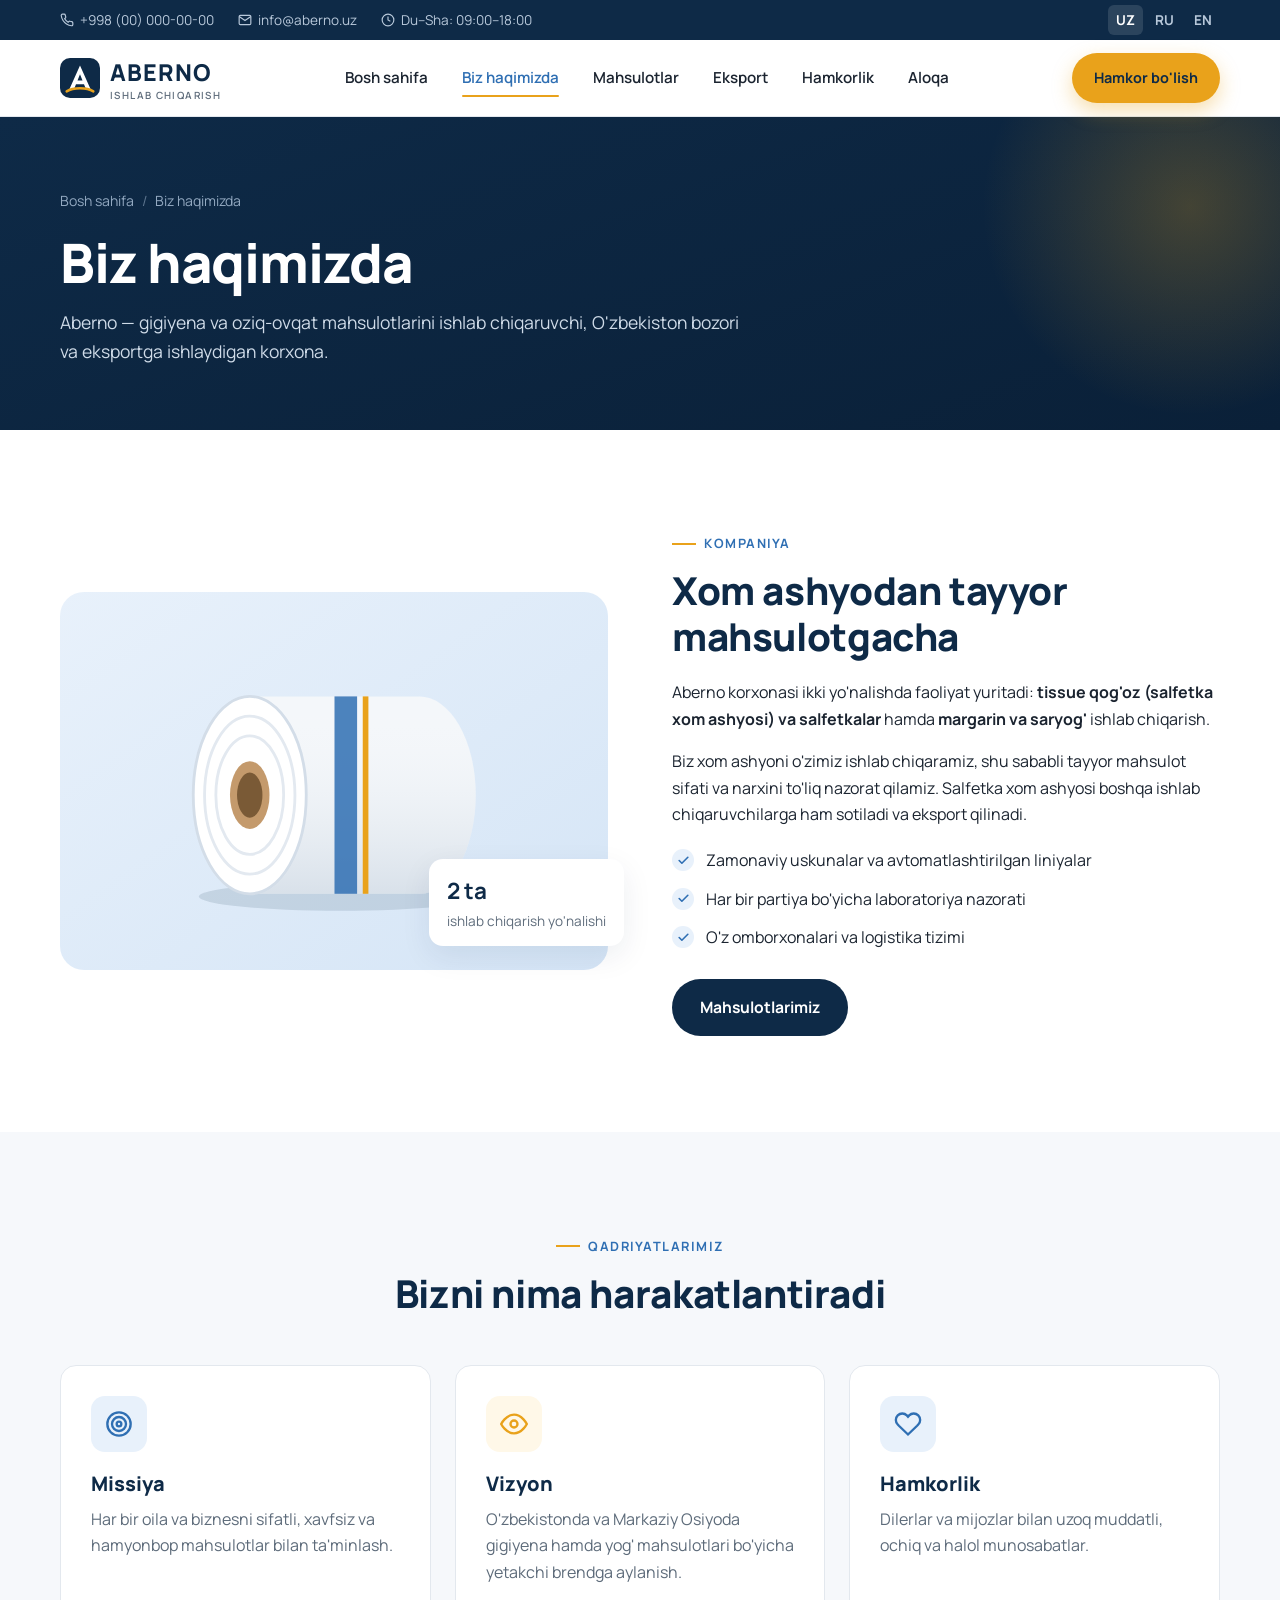
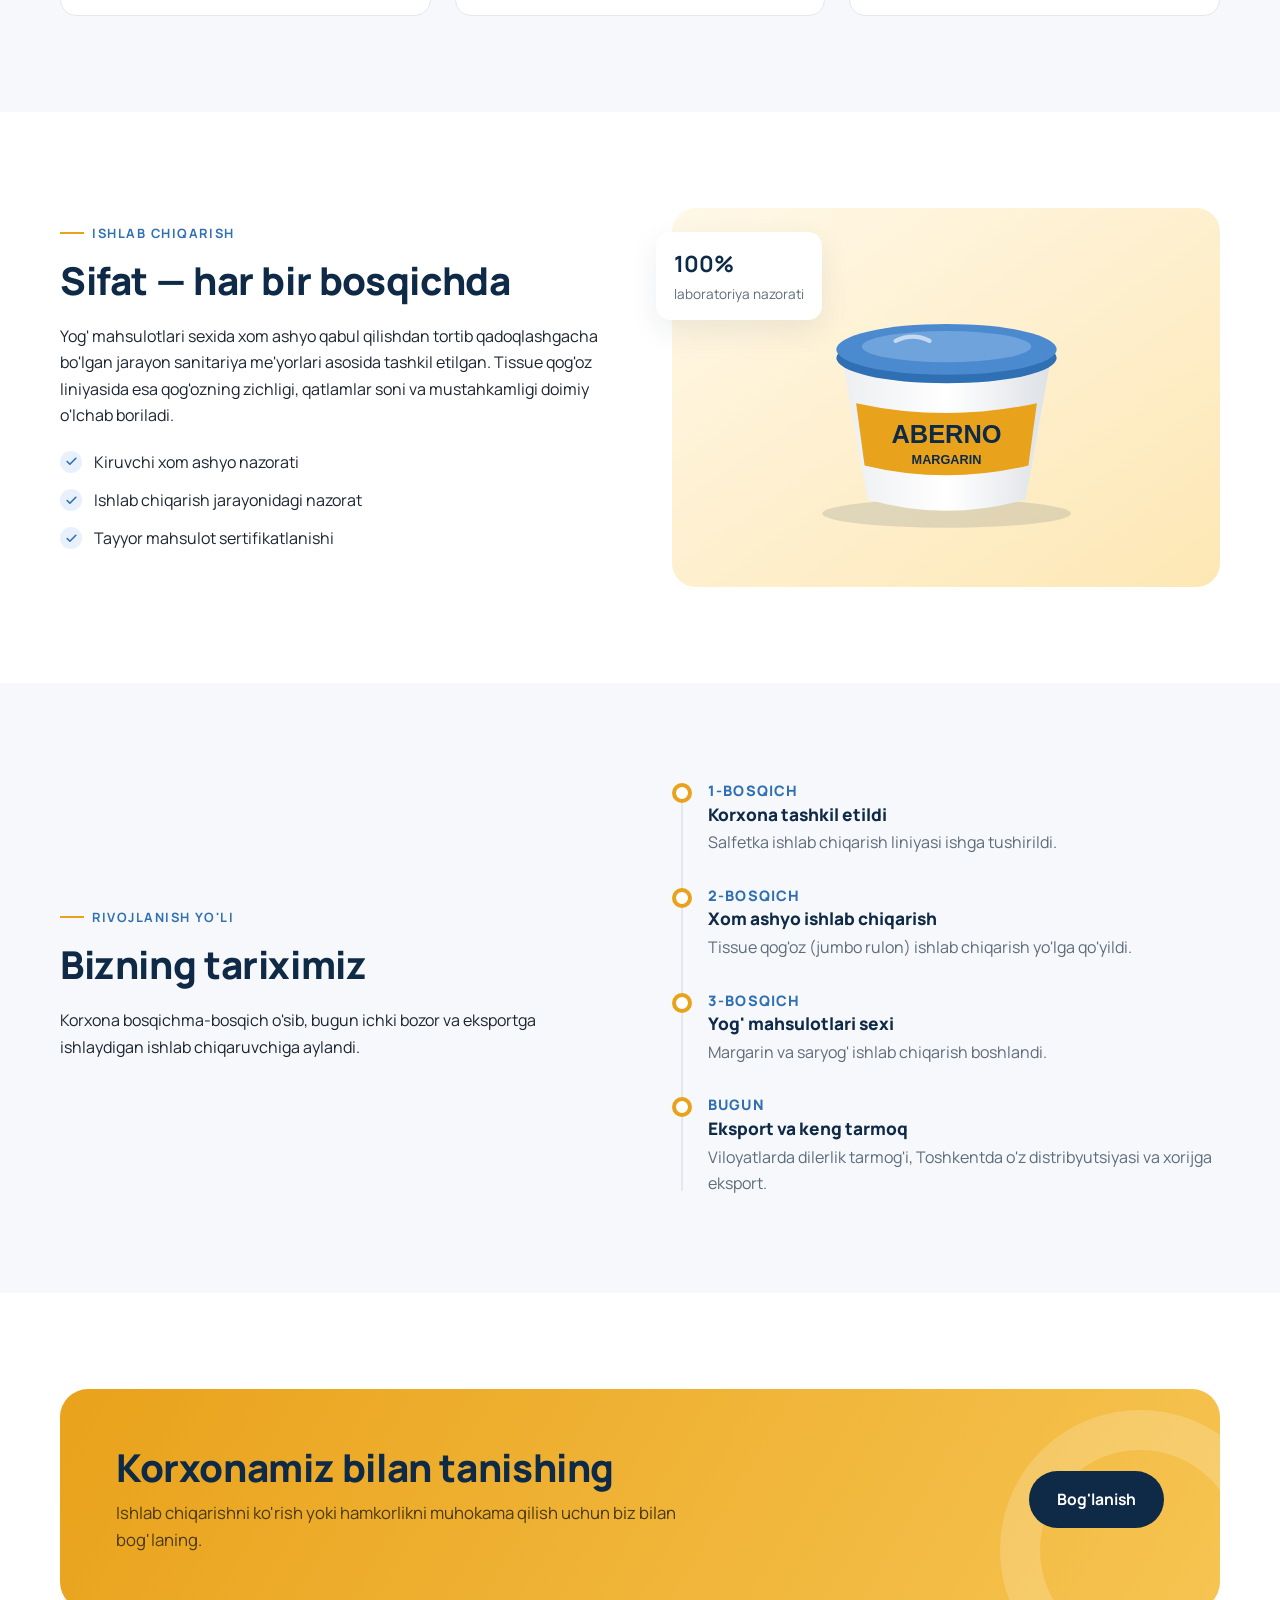
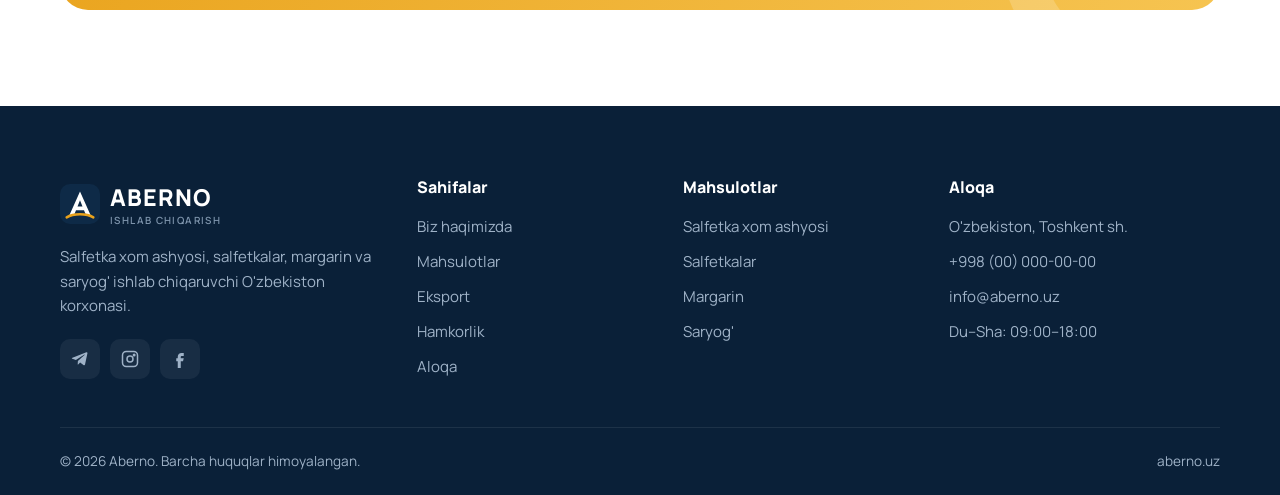
==== about.html @ ea0f7031 "Aberno veb-sayti: 6 sahifa, CSS, JS va SVG rasmlar" ====
<!DOCTYPE html>
<html lang="uz">
<head>
  <meta charset="UTF-8">
  <meta name="viewport" content="width=device-width, initial-scale=1.0">
  <title>Biz haqimizda — Aberno</title>
  <meta name="description" content="Aberno korxonasi haqida: ishlab chiqarish quvvatlari, sifat nazorati, missiya va rivojlanish tarixi.">
  <link rel="icon" href="img/logo.svg" type="image/svg+xml">
  <link rel="preconnect" href="https://fonts.googleapis.com">
  <link rel="preconnect" href="https://fonts.gstatic.com" crossorigin>
  <link href="https://fonts.googleapis.com/css2?family=Manrope:wght@400;600;700;800&display=swap" rel="stylesheet">
  <link rel="stylesheet" href="css/style.css">
</head>
<body>

  <div class="topbar">
    <div class="container">
      <div class="topbar__info">
        <span><svg viewBox="0 0 24 24" fill="none" stroke="currentColor" stroke-width="2"><path d="M22 16.9v3a2 2 0 0 1-2.2 2 19.8 19.8 0 0 1-8.6-3.1 19.5 19.5 0 0 1-6-6A19.8 19.8 0 0 1 2.1 4.2 2 2 0 0 1 4.1 2h3a2 2 0 0 1 2 1.7c.1.9.4 1.8.7 2.7a2 2 0 0 1-.5 2.1L8 9.8a16 16 0 0 0 6 6l1.3-1.3a2 2 0 0 1 2.1-.4c.9.3 1.8.6 2.7.7a2 2 0 0 1 1.7 2z"/></svg><a href="tel:+998000000000">+998 (00) 000-00-00</a></span>
        <span><svg viewBox="0 0 24 24" fill="none" stroke="currentColor" stroke-width="2"><rect x="2" y="4" width="20" height="16" rx="2"/><path d="m22 6-10 7L2 6"/></svg><a href="mailto:info@aberno.uz">info@aberno.uz</a></span>
        <span><svg viewBox="0 0 24 24" fill="none" stroke="currentColor" stroke-width="2"><circle cx="12" cy="12" r="10"/><path d="M12 6v6l4 2"/></svg>Du–Sha: 09:00–18:00</span>
      </div>
      <div class="lang"><button class="is-active">UZ</button><button>RU</button><button>EN</button></div>
    </div>
  </div>

  <header class="header">
    <div class="container">
      <a href="index.html" class="logo"><img src="img/logo.svg" class="logo__mark" alt=""><span>ABERNO<small>ISHLAB CHIQARISH</small></span></a>
      <nav class="nav" aria-label="Asosiy menyu">
        <a href="index.html">Bosh sahifa</a>
        <a href="about.html">Biz haqimizda</a>
        <a href="products.html">Mahsulotlar</a>
        <a href="export.html">Eksport</a>
        <a href="dealers.html">Hamkorlik</a>
        <a href="contact.html">Aloqa</a>
      </nav>
      <a href="contact.html?topic=dealer" class="btn btn--primary header__cta">Hamkor bo'lish</a>
      <button class="burger" aria-label="Menyu" aria-expanded="false"><span></span></button>
    </div>
  </header>

  <main>
    <section class="page-hero">
      <div class="container">
        <nav class="breadcrumb"><a href="index.html">Bosh sahifa</a><span>Biz haqimizda</span></nav>
        <h1>Biz haqimizda</h1>
        <p>Aberno — gigiyena va oziq-ovqat mahsulotlarini ishlab chiqaruvchi, O'zbekiston bozori va eksportga ishlaydigan korxona.</p>
      </div>
    </section>

    <!-- Kompaniya -->
    <section class="section">
      <div class="container split">
        <div class="split__media reveal">
          <img src="img/roll.svg" alt="Salfetka xom ashyosi — jumbo rulon">
          <div class="badge-float badge-float--br"><b>2 ta</b>ishlab chiqarish yo'nalishi</div>
        </div>
        <div class="reveal">
          <span class="eyebrow">Kompaniya</span>
          <h2>Xom ashyodan tayyor mahsulotgacha</h2>
          <p>Aberno korxonasi ikki yo'nalishda faoliyat yuritadi: <b>tissue qog'oz (salfetka xom ashyosi) va salfetkalar</b> hamda <b>margarin va saryog'</b> ishlab chiqarish.</p>
          <p>Biz xom ashyoni o'zimiz ishlab chiqaramiz, shu sababli tayyor mahsulot sifati va narxini to'liq nazorat qilamiz. Salfetka xom ashyosi boshqa ishlab chiqaruvchilarga ham sotiladi va eksport qilinadi.</p>
          <ul class="checklist">
            <li>Zamonaviy uskunalar va avtomatlashtirilgan liniyalar</li>
            <li>Har bir partiya bo'yicha laboratoriya nazorati</li>
            <li>O'z omborxonalari va logistika tizimi</li>
          </ul>
          <a href="products.html" class="btn btn--dark">Mahsulotlarimiz</a>
        </div>
      </div>
    </section>

    <!-- Missiya / qadriyatlar -->
    <section class="section section--soft">
      <div class="container">
        <div class="section-head section-head--center">
          <span class="eyebrow">Qadriyatlarimiz</span>
          <h2>Bizni nima harakatlantiradi</h2>
        </div>
        <div class="grid grid--3">
          <div class="card reveal">
            <div class="card__icon"><svg viewBox="0 0 24 24" fill="none" stroke="currentColor" stroke-width="2" stroke-linecap="round"><circle cx="12" cy="12" r="10"/><circle cx="12" cy="12" r="6"/><circle cx="12" cy="12" r="2"/></svg></div>
            <h3>Missiya</h3>
            <p>Har bir oila va biznesni sifatli, xavfsiz va hamyonbop mahsulotlar bilan ta'minlash.</p>
          </div>
          <div class="card reveal">
            <div class="card__icon card__icon--gold"><svg viewBox="0 0 24 24" fill="none" stroke="currentColor" stroke-width="2" stroke-linecap="round"><path d="M1 12s4-8 11-8 11 8 11 8-4 8-11 8-11-8-11-8z"/><circle cx="12" cy="12" r="3"/></svg></div>
            <h3>Vizyon</h3>
            <p>O'zbekistonda va Markaziy Osiyoda gigiyena hamda yog' mahsulotlari bo'yicha yetakchi brendga aylanish.</p>
          </div>
          <div class="card reveal">
            <div class="card__icon"><svg viewBox="0 0 24 24" fill="none" stroke="currentColor" stroke-width="2" stroke-linecap="round"><path d="M20.8 4.6a5.5 5.5 0 0 0-7.8 0L12 5.7l-1-1.1a5.5 5.5 0 0 0-7.8 7.8l1 1.1L12 21l7.8-7.5 1-1.1a5.5 5.5 0 0 0 0-7.8z"/></svg></div>
            <h3>Hamkorlik</h3>
            <p>Dilerlar va mijozlar bilan uzoq muddatli, ochiq va halol munosabatlar.</p>
          </div>
        </div>
      </div>
    </section>

    <!-- Ishlab chiqarish -->
    <section class="section">
      <div class="container split split--reverse">
        <div class="split__media split__media--gold reveal">
          <img src="img/margarine.svg" alt="Aberno margarini">
          <div class="badge-float badge-float--tl"><b>100%</b>laboratoriya nazorati</div>
        </div>
        <div class="reveal">
          <span class="eyebrow">Ishlab chiqarish</span>
          <h2>Sifat — har bir bosqichda</h2>
          <p>Yog' mahsulotlari sexida xom ashyo qabul qilishdan tortib qadoqlashgacha bo'lgan jarayon sanitariya me'yorlari asosida tashkil etilgan. Tissue qog'oz liniyasida esa qog'ozning zichligi, qatlamlar soni va mustahkamligi doimiy o'lchab boriladi.</p>
          <ul class="checklist">
            <li>Kiruvchi xom ashyo nazorati</li>
            <li>Ishlab chiqarish jarayonidagi nazorat</li>
            <li>Tayyor mahsulot sertifikatlanishi</li>
          </ul>
        </div>
      </div>
    </section>

    <!-- Tarix -->
    <section class="section section--soft">
      <div class="container split">
        <div class="reveal">
          <span class="eyebrow">Rivojlanish yo'li</span>
          <h2>Bizning tariximiz</h2>
          <p>Korxona bosqichma-bosqich o'sib, bugun ichki bozor va eksportga ishlaydigan ishlab chiqaruvchiga aylandi.</p>
        </div>
        <div class="timeline reveal">
          <div class="timeline__item">
            <div class="timeline__year">1-BOSQICH</div>
            <h4>Korxona tashkil etildi</h4>
            <p>Salfetka ishlab chiqarish liniyasi ishga tushirildi.</p>
          </div>
          <div class="timeline__item">
            <div class="timeline__year">2-BOSQICH</div>
            <h4>Xom ashyo ishlab chiqarish</h4>
            <p>Tissue qog'oz (jumbo rulon) ishlab chiqarish yo'lga qo'yildi.</p>
          </div>
          <div class="timeline__item">
            <div class="timeline__year">3-BOSQICH</div>
            <h4>Yog' mahsulotlari sexi</h4>
            <p>Margarin va saryog' ishlab chiqarish boshlandi.</p>
          </div>
          <div class="timeline__item">
            <div class="timeline__year">BUGUN</div>
            <h4>Eksport va keng tarmoq</h4>
            <p>Viloyatlarda dilerlik tarmog'i, Toshkentda o'z distribyutsiyasi va xorijga eksport.</p>
          </div>
        </div>
      </div>
    </section>

    <section class="section">
      <div class="container">
        <div class="cta reveal">
          <div>
            <h2>Korxonamiz bilan tanishing</h2>
            <p>Ishlab chiqarishni ko'rish yoki hamkorlikni muhokama qilish uchun biz bilan bog'laning.</p>
          </div>
          <div class="cta__actions">
            <a href="contact.html" class="btn btn--dark">Bog'lanish</a>
          </div>
        </div>
      </div>
    </section>
  </main>

  <footer class="footer">
    <div class="container">
      <div class="footer__grid">
        <div>
          <a href="index.html" class="logo"><img src="img/logo.svg" class="logo__mark" alt=""><span>ABERNO<small>ISHLAB CHIQARISH</small></span></a>
          <p>Salfetka xom ashyosi, salfetkalar, margarin va saryog' ishlab chiqaruvchi O'zbekiston korxonasi.</p>
          <div class="socials">
            <a href="#" aria-label="Telegram"><svg viewBox="0 0 24 24" fill="currentColor"><path d="M21.9 4.3 18.7 19.4c-.2 1-.9 1.3-1.7.8l-4.8-3.5-2.3 2.2c-.3.3-.5.5-1 .5l.3-4.9 8.9-8c.4-.3-.1-.5-.6-.2L6.5 13.2l-4.7-1.5c-1-.3-1-1 .2-1.5L20.5 3c.9-.3 1.6.2 1.4 1.3z"/></svg></a>
            <a href="#" aria-label="Instagram"><svg viewBox="0 0 24 24" fill="none" stroke="currentColor" stroke-width="2"><rect x="2" y="2" width="20" height="20" rx="5"/><circle cx="12" cy="12" r="4"/><circle cx="17.5" cy="6.5" r="1" fill="currentColor"/></svg></a>
            <a href="#" aria-label="Facebook"><svg viewBox="0 0 24 24" fill="currentColor"><path d="M14 8h3V4h-3c-2.8 0-5 2.2-5 5v2H7v4h2v9h4v-9h3l1-4h-4V9c0-.6.4-1 1-1z"/></svg></a>
          </div>
        </div>
        <div>
          <h4>Sahifalar</h4>
          <ul>
            <li><a href="about.html">Biz haqimizda</a></li>
            <li><a href="products.html">Mahsulotlar</a></li>
            <li><a href="export.html">Eksport</a></li>
            <li><a href="dealers.html">Hamkorlik</a></li>
            <li><a href="contact.html">Aloqa</a></li>
          </ul>
        </div>
        <div>
          <h4>Mahsulotlar</h4>
          <ul>
            <li><a href="products.html#raw">Salfetka xom ashyosi</a></li>
            <li><a href="products.html#hygiene">Salfetkalar</a></li>
            <li><a href="products.html#food">Margarin</a></li>
            <li><a href="products.html#food">Saryog'</a></li>
          </ul>
        </div>
        <div>
          <h4>Aloqa</h4>
          <ul>
            <li>O'zbekiston, Toshkent sh.</li>
            <li><a href="tel:+998000000000">+998 (00) 000-00-00</a></li>
            <li><a href="mailto:info@aberno.uz">info@aberno.uz</a></li>
            <li>Du–Sha: 09:00–18:00</li>
          </ul>
        </div>
      </div>
      <div class="footer__bottom">
        <span>© <span data-year></span> Aberno. Barcha huquqlar himoyalangan.</span>
        <span>aberno.uz</span>
      </div>
    </div>
  </footer>

  <button class="to-top" aria-label="Yuqoriga"><svg viewBox="0 0 24 24" fill="none" stroke="currentColor" stroke-width="2.5" stroke-linecap="round"><path d="M12 19V5M5 12l7-7 7 7"/></svg></button>

  <script src="js/main.js"></script>
</body>
</html>
---- css/style.css ----
/* =========================================================
   ABERNO — umumiy uslublar
   ========================================================= */

:root {
  --navy: #0e2a47;
  --navy-2: #163a5f;
  --blue: #2f6fb3;
  --sky: #e8f1fb;
  --gold: #e9a21b;
  --gold-2: #f6c451;
  --cream: #fff8e8;
  --ink: #1b2430;
  --muted: #5d6b7a;
  --line: #e3e8ee;
  --bg: #ffffff;
  --bg-soft: #f6f8fb;
  --radius: 16px;
  --radius-sm: 10px;
  --shadow: 0 10px 30px rgba(14, 42, 71, .08);
  --shadow-lg: 0 20px 50px rgba(14, 42, 71, .14);
  --container: 1200px;
  --header-h: 76px;
}

*, *::before, *::after { box-sizing: border-box; }

html { scroll-behavior: smooth; }

body {
  margin: 0;
  font-family: "Manrope", system-ui, -apple-system, "Segoe UI", Roboto, sans-serif;
  font-size: 16px;
  line-height: 1.65;
  color: var(--ink);
  background: var(--bg);
  -webkit-font-smoothing: antialiased;
}

img, svg { max-width: 100%; display: block; }
a { color: inherit; text-decoration: none; }
h1, h2, h3, h4 { line-height: 1.2; margin: 0 0 .5em; color: var(--navy); font-weight: 800; }
h1 { font-size: clamp(2rem, 4.5vw, 3.4rem); letter-spacing: -.02em; }
h2 { font-size: clamp(1.6rem, 3vw, 2.4rem); letter-spacing: -.01em; }
h3 { font-size: 1.25rem; }
p { margin: 0 0 1em; }
ul { margin: 0; padding: 0; list-style: none; }

.container { width: 100%; max-width: var(--container); margin: 0 auto; padding: 0 20px; }

.section { padding: 96px 0; }
.section--soft { background: var(--bg-soft); }
.section--navy { background: var(--navy); color: #d6e2ef; }
.section--navy h2, .section--navy h3 { color: #fff; }

.eyebrow {
  display: inline-flex; align-items: center; gap: 8px;
  font-size: .8rem; font-weight: 700; letter-spacing: .12em; text-transform: uppercase;
  color: var(--blue); margin-bottom: 14px;
}
.eyebrow::before { content: ""; width: 24px; height: 2px; background: var(--gold); }
.section--navy .eyebrow { color: var(--gold-2); }

.section-head { max-width: 720px; margin-bottom: 48px; }
.section-head--center { margin-left: auto; margin-right: auto; text-align: center; }
.section-head--center .eyebrow { justify-content: center; }
.section-head p { color: var(--muted); font-size: 1.08rem; }
.section--navy .section-head p { color: #b8c8da; }

/* ---------- Tugmalar ---------- */
.btn {
  display: inline-flex; align-items: center; justify-content: center; gap: 10px;
  padding: 14px 26px; border-radius: 999px; border: 2px solid transparent;
  font: inherit; font-weight: 700; font-size: .98rem; cursor: pointer;
  transition: transform .2s, background .2s, color .2s, box-shadow .2s, border-color .2s;
}
.btn:hover { transform: translateY(-2px); }
.btn--primary { background: var(--gold); color: var(--navy); box-shadow: 0 8px 20px rgba(233, 162, 27, .35); }
.btn--primary:hover { background: var(--gold-2); }
.btn--dark { background: var(--navy); color: #fff; }
.btn--dark:hover { background: var(--navy-2); }
.btn--ghost { border-color: rgba(255,255,255,.4); color: #fff; }
.btn--ghost:hover { background: rgba(255,255,255,.1); border-color: #fff; }
.btn--outline { border-color: var(--navy); color: var(--navy); }
.btn--outline:hover { background: var(--navy); color: #fff; }
.btn svg { width: 18px; height: 18px; }

/* ---------- Header ---------- */
.topbar { background: var(--navy); color: #b8c8da; font-size: .85rem; }
.topbar .container { display: flex; justify-content: space-between; align-items: center; gap: 16px; min-height: 40px; }
.topbar a:hover { color: #fff; }
.topbar__info { display: flex; gap: 24px; flex-wrap: wrap; }
.topbar__info span { display: inline-flex; align-items: center; gap: 6px; }
.topbar__info svg { width: 14px; height: 14px; }
.lang { display: flex; gap: 4px; }
.lang button {
  background: none; border: 0; color: inherit; font: inherit; font-weight: 700;
  padding: 4px 8px; border-radius: 6px; cursor: pointer;
}
.lang button.is-active { background: rgba(255,255,255,.12); color: #fff; }

.header {
  position: sticky; top: 0; z-index: 50;
  background: rgba(255,255,255,.92); backdrop-filter: blur(10px);
  border-bottom: 1px solid var(--line);
  transition: box-shadow .25s;
}
.header.is-scrolled { box-shadow: 0 6px 20px rgba(14, 42, 71, .08); }
.header .container { display: flex; align-items: center; justify-content: space-between; height: var(--header-h); gap: 24px; }

.logo { display: flex; align-items: center; gap: 10px; font-weight: 800; font-size: 1.45rem; color: var(--navy); letter-spacing: .04em; }
.logo__mark { width: 40px; height: 40px; }
.logo small { display: block; font-size: .62rem; font-weight: 600; letter-spacing: .14em; color: var(--muted); margin-top: -4px; }

.nav { display: flex; align-items: center; gap: 6px; }
.nav a {
  position: relative; padding: 10px 14px; border-radius: 10px;
  font-weight: 600; font-size: .95rem; color: var(--ink);
  transition: color .2s, background .2s;
}
.nav a:hover { color: var(--blue); background: var(--sky); }
.nav a.is-active { color: var(--blue); }
.nav a.is-active::after {
  content: ""; position: absolute; left: 14px; right: 14px; bottom: 4px;
  height: 2px; background: var(--gold); border-radius: 2px;
}
.header__cta { padding: 11px 20px; font-size: .9rem; }

.burger {
  display: none; width: 44px; height: 44px; border: 0; border-radius: 10px;
  background: var(--sky); cursor: pointer; position: relative;
}
.burger span, .burger span::before, .burger span::after {
  position: absolute; left: 12px; width: 20px; height: 2px; background: var(--navy);
  border-radius: 2px; transition: transform .25s, top .25s, opacity .2s; content: "";
}
.burger span { top: 21px; }
.burger span::before { top: -7px; left: 0; }
.burger span::after { top: 7px; left: 0; }
.burger.is-open span { background: transparent; }
.burger.is-open span::before { top: 0; transform: rotate(45deg); }
.burger.is-open span::after { top: 0; transform: rotate(-45deg); }

/* ---------- Hero ---------- */
.hero {
  position: relative; overflow: hidden;
  background: radial-gradient(1200px 500px at 85% -10%, rgba(47,111,179,.35), transparent 60%),
              linear-gradient(160deg, var(--navy) 0%, #0a2038 100%);
  color: #cfdbe8; padding: 96px 0 120px;
}
.hero::after {
  content: ""; position: absolute; inset: auto 0 0 0; height: 80px;
  background: linear-gradient(to bottom right, transparent 49.5%, #fff 50%);
}
.hero .container { display: grid; grid-template-columns: 1.1fr .9fr; gap: 48px; align-items: center; position: relative; z-index: 1; }
.hero h1 { color: #fff; }
.hero h1 em { font-style: normal; color: var(--gold-2); }
.hero__lead { font-size: 1.15rem; max-width: 560px; margin-bottom: 32px; }
.hero__actions { display: flex; gap: 14px; flex-wrap: wrap; }
.hero__tags { display: flex; flex-wrap: wrap; gap: 10px; margin-top: 36px; }
.hero__tags span {
  padding: 8px 14px; border-radius: 999px; font-size: .85rem; font-weight: 600;
  background: rgba(255,255,255,.08); border: 1px solid rgba(255,255,255,.14); color: #e6eef7;
}
.hero__visual { position: relative; aspect-ratio: 1 / 1; }
.hero__card {
  position: absolute; background: #fff; border-radius: 22px; box-shadow: var(--shadow-lg);
  padding: 22px; display: flex; flex-direction: column; align-items: center; gap: 10px;
  animation: float 6s ease-in-out infinite;
}
.hero__card img { width: 100%; height: auto; }
.hero__card b { color: var(--navy); font-size: .95rem; }
.hero__card--1 { width: 52%; top: 4%; left: 2%; }
.hero__card--2 { width: 44%; top: 18%; right: 0; animation-delay: -2s; background: var(--cream); }
.hero__card--3 { width: 46%; bottom: 2%; left: 22%; animation-delay: -4s; background: var(--sky); }
@keyframes float { 0%, 100% { transform: translateY(0); } 50% { transform: translateY(-12px); } }

/* Ichki sahifa sarlavhasi */
.page-hero {
  background: linear-gradient(160deg, var(--navy) 0%, #0a2038 100%);
  color: #cfdbe8; padding: 72px 0 64px; position: relative; overflow: hidden;
}
.page-hero::before {
  content: ""; position: absolute; right: -120px; top: -120px; width: 420px; height: 420px;
  border-radius: 50%; background: radial-gradient(circle, rgba(233,162,27,.25), transparent 70%);
}
.page-hero h1 { color: #fff; margin-bottom: 12px; }
.page-hero p { max-width: 680px; font-size: 1.1rem; margin: 0; }
.breadcrumb { display: flex; gap: 8px; font-size: .88rem; margin-bottom: 18px; color: #93a9c1; }
.breadcrumb a:hover { color: #fff; }
.breadcrumb span::before { content: "/"; margin-right: 8px; opacity: .6; }

/* ---------- Statistika ---------- */
.stats { display: grid; grid-template-columns: repeat(4, 1fr); gap: 20px; margin-top: -60px; position: relative; z-index: 2; }
.stat {
  background: #fff; border-radius: var(--radius); padding: 28px 24px; box-shadow: var(--shadow);
  border-top: 4px solid var(--gold);
}
.stat__num { font-size: 2.4rem; font-weight: 800; color: var(--navy); line-height: 1; }
.stat__num sup { font-size: 1.1rem; color: var(--gold); margin-left: 2px; }
.stat__label { color: var(--muted); font-size: .93rem; margin-top: 8px; }

/* ---------- Kartalar / grid ---------- */
.grid { display: grid; gap: 24px; }
.grid--2 { grid-template-columns: repeat(2, 1fr); }
.grid--3 { grid-template-columns: repeat(3, 1fr); }
.grid--4 { grid-template-columns: repeat(4, 1fr); }

.card {
  background: #fff; border: 1px solid var(--line); border-radius: var(--radius);
  padding: 30px; transition: transform .25s, box-shadow .25s, border-color .25s;
}
.card:hover { transform: translateY(-4px); box-shadow: var(--shadow); border-color: transparent; }
.card p { color: var(--muted); margin: 0; }
.card__icon {
  width: 56px; height: 56px; border-radius: 14px; display: grid; place-items: center;
  background: var(--sky); color: var(--blue); margin-bottom: 20px;
}
.card__icon svg { width: 28px; height: 28px; }
.card__icon--gold { background: var(--cream); color: var(--gold); }

/* Yo'nalish kartalari (bosh sahifa) */
.direction {
  display: grid; grid-template-columns: 1fr 1fr; border-radius: 24px; overflow: hidden;
  background: #fff; box-shadow: var(--shadow); min-height: 360px;
}
.direction__media { display: grid; place-items: center; padding: 40px; }
.direction__media img { width: 80%; max-width: 280px; transition: transform .4s; }
.direction:hover .direction__media img { transform: scale(1.05) rotate(-2deg); }
.direction--hygiene .direction__media { background: linear-gradient(145deg, #e8f1fb, #cfe1f5); }
.direction--food .direction__media { background: linear-gradient(145deg, #fff8e8, #fde7b4); }
.direction__body { padding: 40px; display: flex; flex-direction: column; justify-content: center; }
.direction__body p { color: var(--muted); }
.direction__list { margin: 8px 0 24px; display: grid; gap: 8px; }
.direction__list li { display: flex; gap: 10px; align-items: flex-start; font-weight: 600; font-size: .95rem; }
.direction__list li::before {
  content: ""; flex: none; width: 18px; height: 18px; margin-top: 3px; border-radius: 50%;
  background: var(--gold) url("data:image/svg+xml,%3Csvg xmlns='http://www.w3.org/2000/svg' viewBox='0 0 24 24' fill='none' stroke='%230e2a47' stroke-width='3.5' stroke-linecap='round' stroke-linejoin='round'%3E%3Cpolyline points='20 6 9 17 4 12'/%3E%3C/svg%3E") center / 11px no-repeat;
}
.stack { display: grid; gap: 28px; }

.link-arrow { display: inline-flex; align-items: center; gap: 8px; font-weight: 700; color: var(--blue); }
.link-arrow::after { content: "→"; transition: transform .2s; }
.link-arrow:hover::after { transform: translateX(4px); }

/* ---------- Savdo modeli ---------- */
.channels { display: grid; grid-template-columns: repeat(3, 1fr); gap: 24px; }
.channel {
  background: rgba(255,255,255,.05); border: 1px solid rgba(255,255,255,.12);
  border-radius: var(--radius); padding: 32px; position: relative; overflow: hidden;
}
.channel__num { position: absolute; right: 20px; top: 12px; font-size: 4rem; font-weight: 800; color: rgba(255,255,255,.06); line-height: 1; }
.channel__icon { width: 52px; height: 52px; border-radius: 14px; background: var(--gold); color: var(--navy); display: grid; place-items: center; margin-bottom: 20px; }
.channel__icon svg { width: 26px; height: 26px; }
.channel p { color: #b8c8da; margin-bottom: 18px; }
.channel .link-arrow { color: var(--gold-2); }

/* ---------- Split (matn + rasm) ---------- */
.split { display: grid; grid-template-columns: 1fr 1fr; gap: 64px; align-items: center; }
.split--reverse .split__media { order: 2; }
.split__media {
  border-radius: 24px; background: linear-gradient(145deg, var(--sky), #d5e5f6);
  padding: 48px; display: grid; place-items: center; position: relative;
}
.split__media--gold { background: linear-gradient(145deg, var(--cream), #fde7b4); }
.split__media img { width: 75%; max-width: 340px; }
.badge-float {
  position: absolute; background: #fff; border-radius: 14px; padding: 14px 18px;
  box-shadow: var(--shadow); font-size: .85rem; color: var(--muted);
}
.badge-float b { display: block; font-size: 1.4rem; color: var(--navy); }
.badge-float--br { right: -16px; bottom: 24px; }
.badge-float--tl { left: -16px; top: 24px; }

.checklist { display: grid; gap: 12px; margin: 20px 0 28px; }
.checklist li { display: flex; gap: 12px; align-items: flex-start; }
.checklist li::before {
  content: ""; flex: none; width: 22px; height: 22px; margin-top: 2px; border-radius: 50%;
  background: var(--sky) url("data:image/svg+xml,%3Csvg xmlns='http://www.w3.org/2000/svg' viewBox='0 0 24 24' fill='none' stroke='%232f6fb3' stroke-width='3' stroke-linecap='round' stroke-linejoin='round'%3E%3Cpolyline points='20 6 9 17 4 12'/%3E%3C/svg%3E") center / 13px no-repeat;
}

/* ---------- Mahsulotlar ---------- */
.filters { display: flex; gap: 10px; flex-wrap: wrap; margin-bottom: 36px; }
.filter {
  padding: 10px 20px; border-radius: 999px; border: 1px solid var(--line); background: #fff;
  font: inherit; font-weight: 600; font-size: .92rem; cursor: pointer; color: var(--ink);
  transition: all .2s;
}
.filter:hover { border-color: var(--blue); color: var(--blue); }
.filter.is-active { background: var(--navy); border-color: var(--navy); color: #fff; }

.products { display: grid; grid-template-columns: repeat(3, 1fr); gap: 24px; }
.product {
  background: #fff; border: 1px solid var(--line); border-radius: var(--radius); overflow: hidden;
  display: flex; flex-direction: column; transition: transform .25s, box-shadow .25s, opacity .3s;
}
.product:hover { transform: translateY(-4px); box-shadow: var(--shadow); }
.product.is-hidden { display: none; }
.product__media { aspect-ratio: 4 / 3; display: grid; place-items: center; padding: 28px; background: var(--sky); position: relative; }
.product__media img { max-height: 100%; width: auto; }
.product[data-cat="food"] .product__media { background: var(--cream); }
.product[data-cat="raw"] .product__media { background: #eef1f4; }
.product__tag {
  position: absolute; left: 14px; top: 14px; padding: 5px 12px; border-radius: 999px;
  background: #fff; font-size: .75rem; font-weight: 700; color: var(--navy);
}
.product__tag--export { left: auto; right: 14px; background: var(--gold); }
.product__body { padding: 24px; display: flex; flex-direction: column; flex: 1; }
.product__body p { color: var(--muted); font-size: .94rem; }
.specs { display: grid; gap: 6px; margin: 4px 0 20px; font-size: .88rem; }
.specs li { display: flex; justify-content: space-between; gap: 12px; padding-bottom: 6px; border-bottom: 1px dashed var(--line); }
.specs li span:first-child { color: var(--muted); }
.specs li span:last-child { font-weight: 700; color: var(--navy); text-align: right; }
.product .btn { margin-top: auto; align-self: flex-start; padding: 10px 20px; font-size: .9rem; }

/* ---------- Eksport ---------- */
.countries { display: flex; flex-wrap: wrap; gap: 12px; }
.country {
  display: inline-flex; align-items: center; gap: 10px; padding: 12px 18px; border-radius: 12px;
  background: #fff; border: 1px solid var(--line); font-weight: 600;
}
.country__code {
  width: 34px; height: 24px; border-radius: 4px; display: grid; place-items: center;
  background: var(--navy); color: #fff; font-size: .7rem; font-weight: 800; letter-spacing: .04em;
}

.steps { display: grid; grid-template-columns: repeat(4, 1fr); gap: 24px; counter-reset: step; }
.step { position: relative; padding-top: 56px; }
.step::before {
  counter-increment: step; content: counter(step, decimal-leading-zero);
  position: absolute; top: 0; left: 0; width: 44px; height: 44px; border-radius: 12px;
  background: var(--gold); color: var(--navy); font-weight: 800; display: grid; place-items: center;
}
.step::after {
  content: ""; position: absolute; top: 22px; left: 56px; right: -12px; height: 2px;
  background: repeating-linear-gradient(90deg, var(--line) 0 8px, transparent 8px 14px);
}
.step:last-child::after { display: none; }
.step p { color: var(--muted); font-size: .95rem; margin: 0; }
.section--navy .step p { color: #b8c8da; }
.section--navy .step::after { background: repeating-linear-gradient(90deg, rgba(255,255,255,.2) 0 8px, transparent 8px 14px); }

/* ---------- Dilerlar ---------- */
.regions { display: grid; grid-template-columns: repeat(auto-fill, minmax(260px, 1fr)); gap: 16px; align-items: start; }
.region {
  background: #fff; border: 1px solid var(--line); border-radius: var(--radius-sm); padding: 20px 22px;
  cursor: pointer; transition: border-color .2s, box-shadow .2s;
}
.region:hover { border-color: var(--blue); }
.region.is-open { border-color: var(--blue); box-shadow: var(--shadow); }
.region__head { display: flex; justify-content: space-between; align-items: center; gap: 12px; }
.region__head h4 { margin: 0; font-size: 1.02rem; }
.region__status { font-size: .75rem; font-weight: 700; padding: 4px 10px; border-radius: 999px; white-space: nowrap; }
.region__status--ok { background: #e3f6ea; color: #1f8a4c; }
.region__status--open { background: var(--cream); color: #a86d00; }
.region__body { display: none; margin-top: 14px; padding-top: 14px; border-top: 1px solid var(--line); font-size: .9rem; color: var(--muted); }
.region.is-open .region__body { display: block; }
.region__body p { margin: 0 0 4px; }
.region__body b { color: var(--ink); }

.search {
  display: flex; align-items: center; gap: 10px; background: #fff; border: 1px solid var(--line);
  border-radius: 12px; padding: 0 16px; margin-bottom: 24px; max-width: 420px;
}
.search svg { width: 18px; height: 18px; color: var(--muted); flex: none; }
.search input { border: 0; outline: 0; font: inherit; padding: 14px 0; width: 100%; background: transparent; }

/* ---------- CTA ---------- */
.cta {
  border-radius: 28px; padding: 56px; display: grid; grid-template-columns: 1.4fr 1fr; gap: 32px; align-items: center;
  background: linear-gradient(120deg, var(--gold) 0%, var(--gold-2) 100%); position: relative; overflow: hidden;
}
.cta::after {
  content: ""; position: absolute; right: -60px; bottom: -80px; width: 280px; height: 280px; border-radius: 50%;
  border: 40px solid rgba(255,255,255,.18);
}
.cta h2 { margin-bottom: 8px; }
.cta p { margin: 0; color: #4b3a12; font-size: 1.05rem; }
.cta__actions { display: flex; gap: 12px; flex-wrap: wrap; justify-content: flex-end; position: relative; z-index: 1; }

/* ---------- Timeline (biz haqimizda) ---------- */
.timeline { position: relative; display: grid; gap: 28px; padding-left: 36px; }
.timeline::before { content: ""; position: absolute; left: 9px; top: 6px; bottom: 6px; width: 2px; background: var(--line); }
.timeline__item { position: relative; }
.timeline__item::before {
  content: ""; position: absolute; left: -36px; top: 4px; width: 20px; height: 20px; border-radius: 50%;
  background: #fff; border: 4px solid var(--gold);
}
.timeline__year { font-weight: 800; color: var(--blue); font-size: .9rem; letter-spacing: .08em; }
.timeline__item h4 { margin: 2px 0 4px; font-size: 1.08rem; }
.timeline__item p { color: var(--muted); margin: 0; }

/* ---------- Kontakt ---------- */
.contact-grid { display: grid; grid-template-columns: .9fr 1.1fr; gap: 40px; align-items: start; }
.contact-list { display: grid; gap: 16px; }
.contact-item { display: flex; gap: 16px; align-items: flex-start; background: #fff; border: 1px solid var(--line); border-radius: var(--radius-sm); padding: 20px; }
.contact-item .card__icon { margin: 0; flex: none; width: 48px; height: 48px; }
.contact-item .card__icon svg { width: 22px; height: 22px; }
.contact-item h4 { margin: 0 0 2px; font-size: .98rem; }
.contact-item p { margin: 0; color: var(--muted); font-size: .94rem; }
.contact-item a:hover { color: var(--blue); }

.form { background: #fff; border-radius: 24px; padding: 40px; box-shadow: var(--shadow); }
.form__row { display: grid; grid-template-columns: 1fr 1fr; gap: 16px; }
.field { display: flex; flex-direction: column; gap: 6px; margin-bottom: 16px; }
.field label { font-weight: 700; font-size: .88rem; color: var(--navy); }
.field input, .field select, .field textarea {
  font: inherit; font-size: .95rem; padding: 13px 16px; border-radius: 12px; border: 1px solid var(--line);
  background: var(--bg-soft); color: var(--ink); transition: border-color .2s, background .2s, box-shadow .2s;
}
.field textarea { min-height: 120px; resize: vertical; }
.field input:focus, .field select:focus, .field textarea:focus {
  outline: 0; border-color: var(--blue); background: #fff; box-shadow: 0 0 0 4px rgba(47,111,179,.12);
}
.field.has-error input, .field.has-error select, .field.has-error textarea { border-color: #d64545; }
.field__error { font-size: .8rem; color: #d64545; display: none; }
.field.has-error .field__error { display: block; }
.form__note { font-size: .82rem; color: var(--muted); margin: 12px 0 0; }
.form__success {
  display: none; padding: 16px 20px; border-radius: 12px; background: #e3f6ea; color: #1f6b3d;
  font-weight: 600; margin-bottom: 20px;
}
.form__success.is-visible { display: block; }

.map { border-radius: 24px; overflow: hidden; border: 1px solid var(--line); height: 380px; background: var(--bg-soft); }
.map iframe { width: 100%; height: 100%; border: 0; }

/* ---------- Footer ---------- */
.footer { background: #0a2038; color: #9fb2c7; padding: 72px 0 0; font-size: .94rem; }
.footer__grid { display: grid; grid-template-columns: 1.4fr 1fr 1fr 1.2fr; gap: 40px; padding-bottom: 48px; }
.footer .logo { color: #fff; margin-bottom: 16px; }
.footer .logo small { color: #7f95ad; }
.footer h4 { color: #fff; font-size: 1rem; margin-bottom: 18px; }
.footer ul { display: grid; gap: 10px; }
.footer a:hover { color: var(--gold-2); }
.footer__bottom {
  border-top: 1px solid rgba(255,255,255,.08); padding: 22px 0;
  display: flex; justify-content: space-between; gap: 16px; flex-wrap: wrap; font-size: .85rem;
}
.socials { display: flex; gap: 10px; margin-top: 20px; }
.socials a {
  width: 40px; height: 40px; border-radius: 10px; display: grid; place-items: center;
  background: rgba(255,255,255,.06); transition: background .2s, color .2s;
}
.socials a:hover { background: var(--gold); color: var(--navy); }
.socials svg { width: 18px; height: 18px; }

/* Yuqoriga tugmasi */
.to-top {
  position: fixed; right: 20px; bottom: 20px; z-index: 40; width: 48px; height: 48px; border-radius: 14px;
  border: 0; background: var(--navy); color: #fff; cursor: pointer; box-shadow: var(--shadow-lg);
  opacity: 0; transform: translateY(16px); pointer-events: none; transition: all .3s;
  display: grid; place-items: center;
}
.to-top.is-visible { opacity: 1; transform: none; pointer-events: auto; }
.to-top svg { width: 20px; height: 20px; }

/* Scroll animatsiya */
.reveal { opacity: 0; transform: translateY(24px); transition: opacity .7s ease, transform .7s ease; }
.reveal.is-visible { opacity: 1; transform: none; }
@media (prefers-reduced-motion: reduce) {
  .reveal { opacity: 1; transform: none; transition: none; }
  .hero__card { animation: none; }
  html { scroll-behavior: auto; }
}

/* =========================================================
   Moslashuvchan (responsive)
   ========================================================= */
@media (max-width: 1080px) {
  .nav { gap: 0; }
  .nav a { padding: 10px 10px; font-size: .9rem; }
  .header__cta { display: none; }
  .grid--4, .steps { grid-template-columns: repeat(2, 1fr); }
  .step:nth-child(2)::after { display: none; }
  .footer__grid { grid-template-columns: 1fr 1fr; }
}

@media (max-width: 900px) {
  .burger { display: block; }
  .nav {
    position: fixed; inset: var(--header-h) 0 auto 0; flex-direction: column; align-items: stretch;
    background: #fff; padding: 16px 20px 24px; border-bottom: 1px solid var(--line);
    box-shadow: 0 20px 30px rgba(14,42,71,.1);
    transform: translateY(-120%); transition: transform .3s ease; z-index: -1;
  }
  .nav.is-open { transform: none; }
  .nav a { padding: 14px 12px; font-size: 1rem; }
  .nav a.is-active::after { display: none; }
  .nav a.is-active { background: var(--sky); }

  .hero { padding: 64px 0 100px; }
  .hero .container, .split, .contact-grid, .cta { grid-template-columns: 1fr; }
  .hero__visual { max-width: 420px; width: 100%; margin: 0 auto; }
  .split--reverse .split__media { order: 0; }
  .stats { grid-template-columns: repeat(2, 1fr); }
  .grid--3, .products, .channels { grid-template-columns: repeat(2, 1fr); }
  .direction { grid-template-columns: 1fr; }
  .direction__media { padding: 32px; }
  .direction__media img { max-width: 200px; }
  .cta { padding: 40px 32px; }
  .cta__actions { justify-content: flex-start; }
  .section { padding: 72px 0; }
}

@media (max-width: 640px) {
  .container { padding: 0 16px; }
  .topbar__info span:not(:first-child) { display: none; }
  .stats, .grid--2, .grid--3, .grid--4, .products, .channels, .steps, .form__row { grid-template-columns: 1fr; }
  .step::after { display: none; }
  .footer__grid { grid-template-columns: 1fr; }
  .form { padding: 28px 20px; }
  .direction__body { padding: 28px 24px; }
  .split__media { padding: 32px; }
  .badge-float--br { right: 8px; }
  .badge-float--tl { left: 8px; }
  .stat__num { font-size: 2rem; }
  .section { padding: 60px 0; }
}
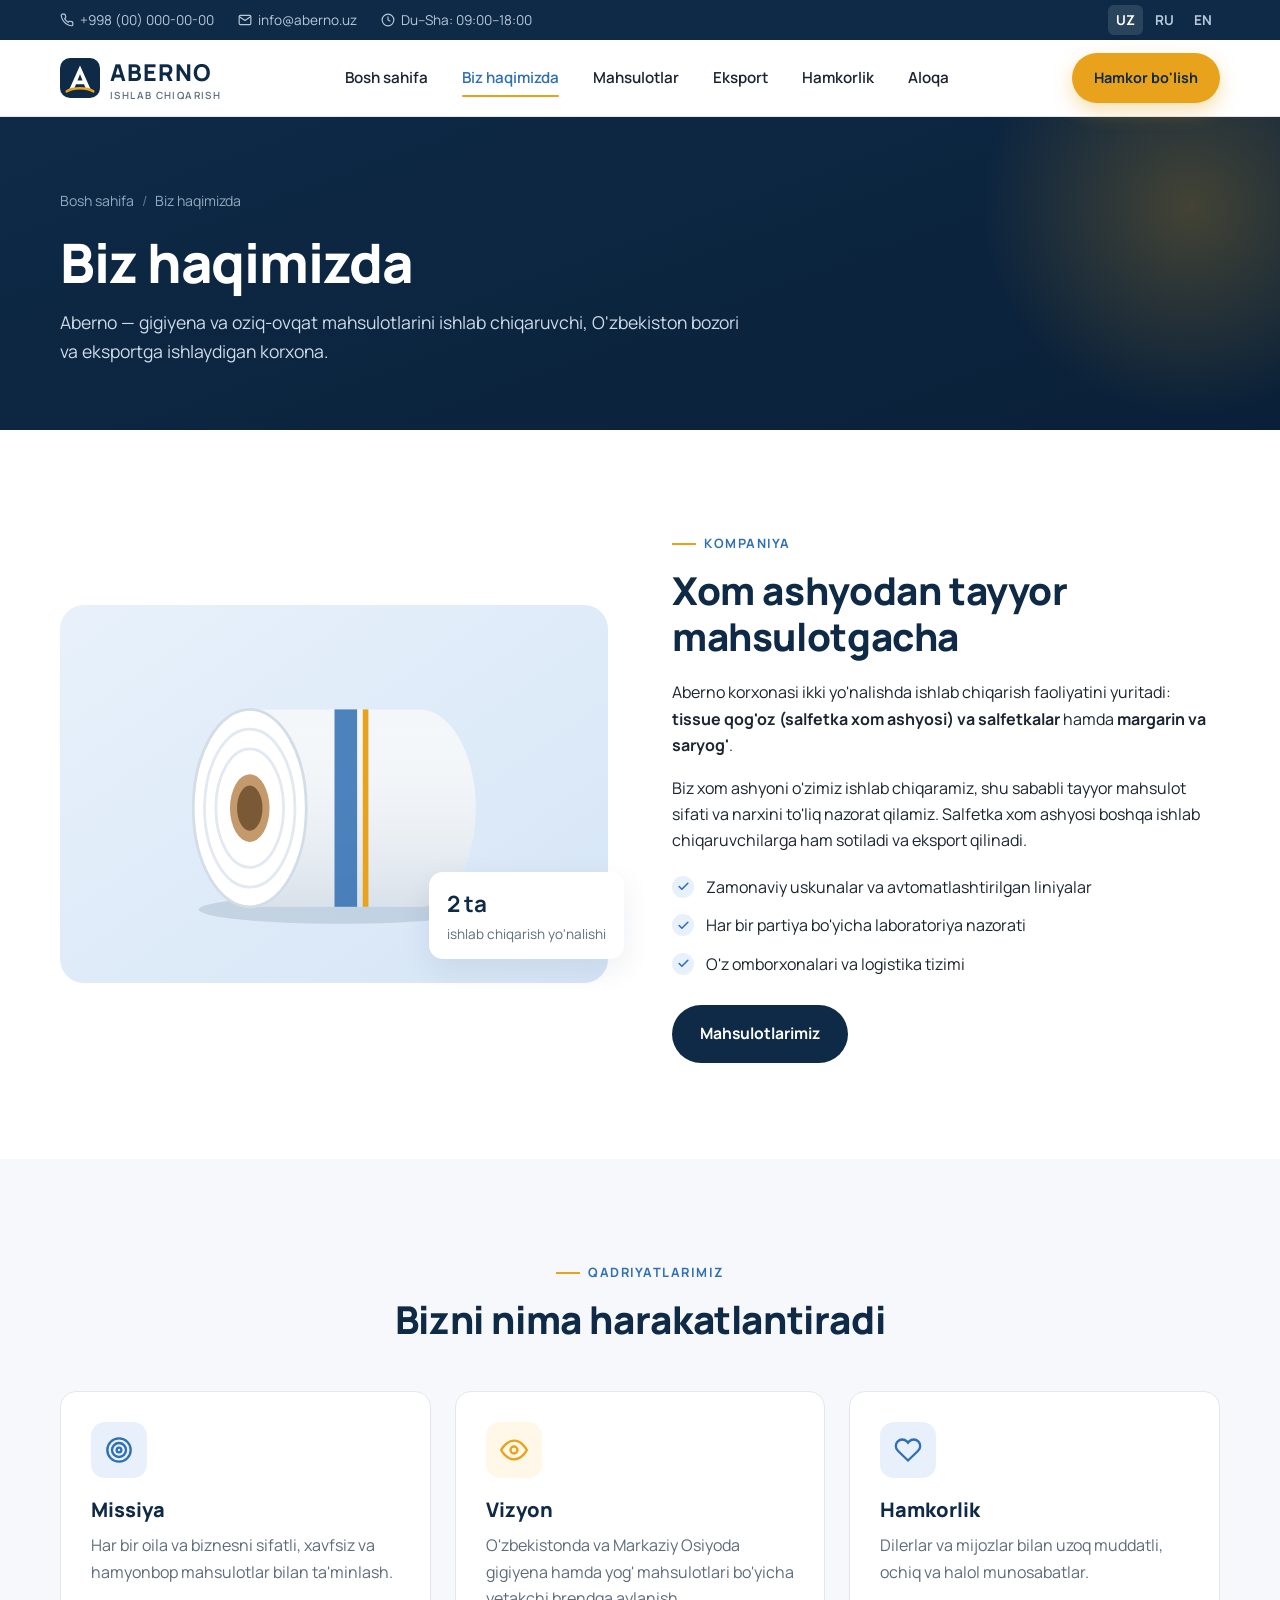
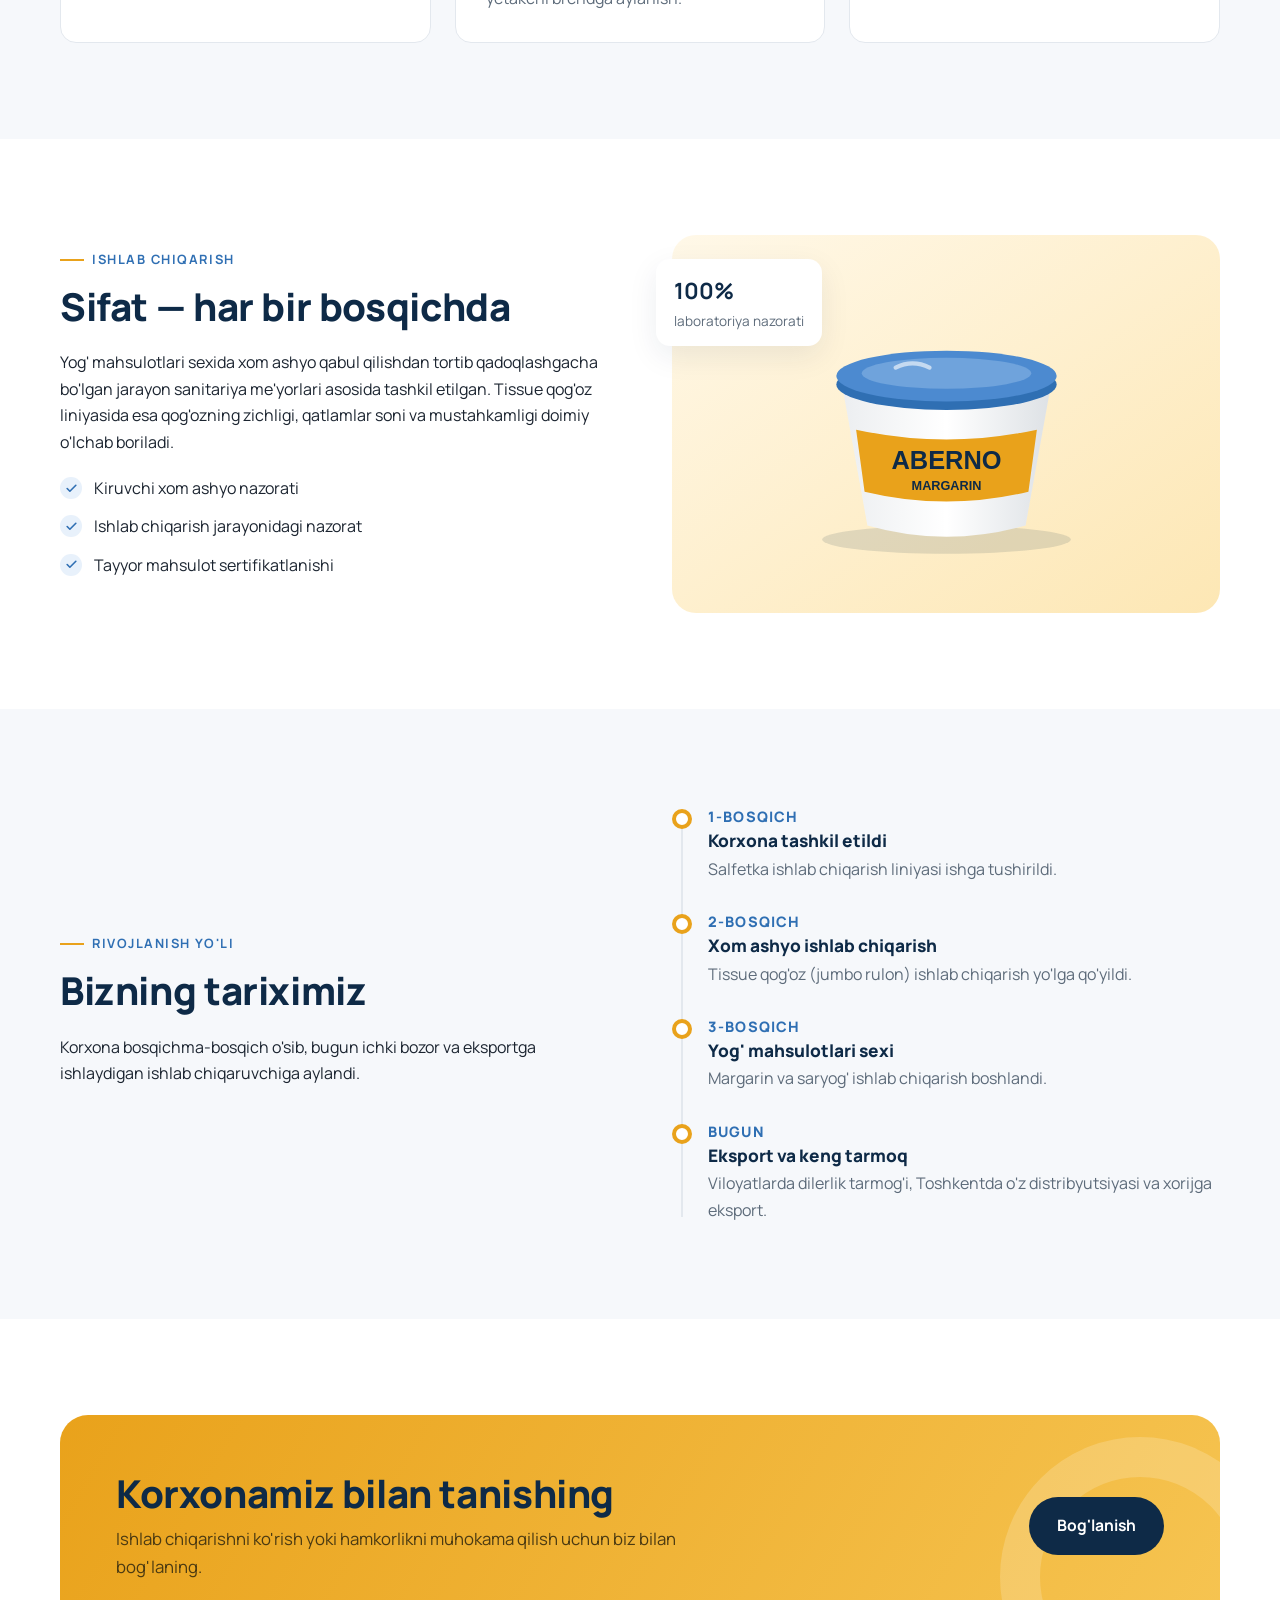
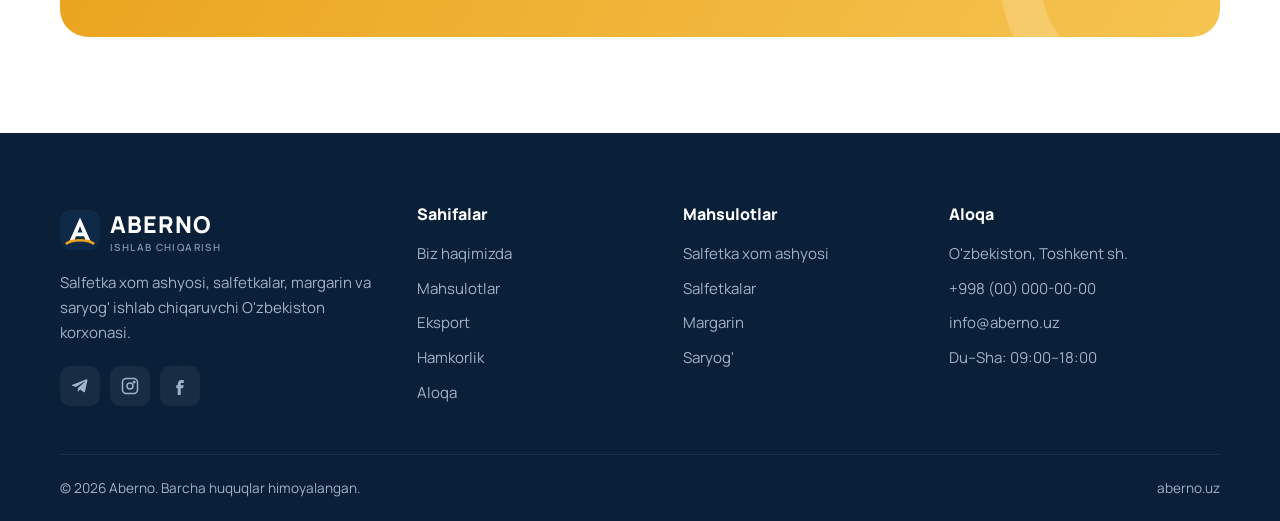
==== commit 4dae1fac: "Til almashtirish (UZ/RU/EN) qo'shildi: js/i18n.js lug'at va barcha sahifalarga ulash" ====
--- a/about.html
+++ b/about.html
@@ -59,7 +59,7 @@
         <div class="reveal">
           <span class="eyebrow">Kompaniya</span>
           <h2>Xom ashyodan tayyor mahsulotgacha</h2>
-          <p>Aberno korxonasi ikki yo'nalishda faoliyat yuritadi: <b>tissue qog'oz (salfetka xom ashyosi) va salfetkalar</b> hamda <b>margarin va saryog'</b> ishlab chiqarish.</p>
+          <p>Aberno korxonasi ikki yo'nalishda ishlab chiqarish faoliyatini yuritadi: <b>tissue qog'oz (salfetka xom ashyosi) va salfetkalar</b> hamda <b>margarin va saryog'</b>.</p>
           <p>Biz xom ashyoni o'zimiz ishlab chiqaramiz, shu sababli tayyor mahsulot sifati va narxini to'liq nazorat qilamiz. Salfetka xom ashyosi boshqa ishlab chiqaruvchilarga ham sotiladi va eksport qilinadi.</p>
           <ul class="checklist">
             <li>Zamonaviy uskunalar va avtomatlashtirilgan liniyalar</li>
@@ -217,5 +217,6 @@
   <button class="to-top" aria-label="Yuqoriga"><svg viewBox="0 0 24 24" fill="none" stroke="currentColor" stroke-width="2.5" stroke-linecap="round"><path d="M12 19V5M5 12l7-7 7 7"/></svg></button>
 
   <script src="js/main.js"></script>
+  <script src="js/i18n.js"></script>
 </body>
 </html>
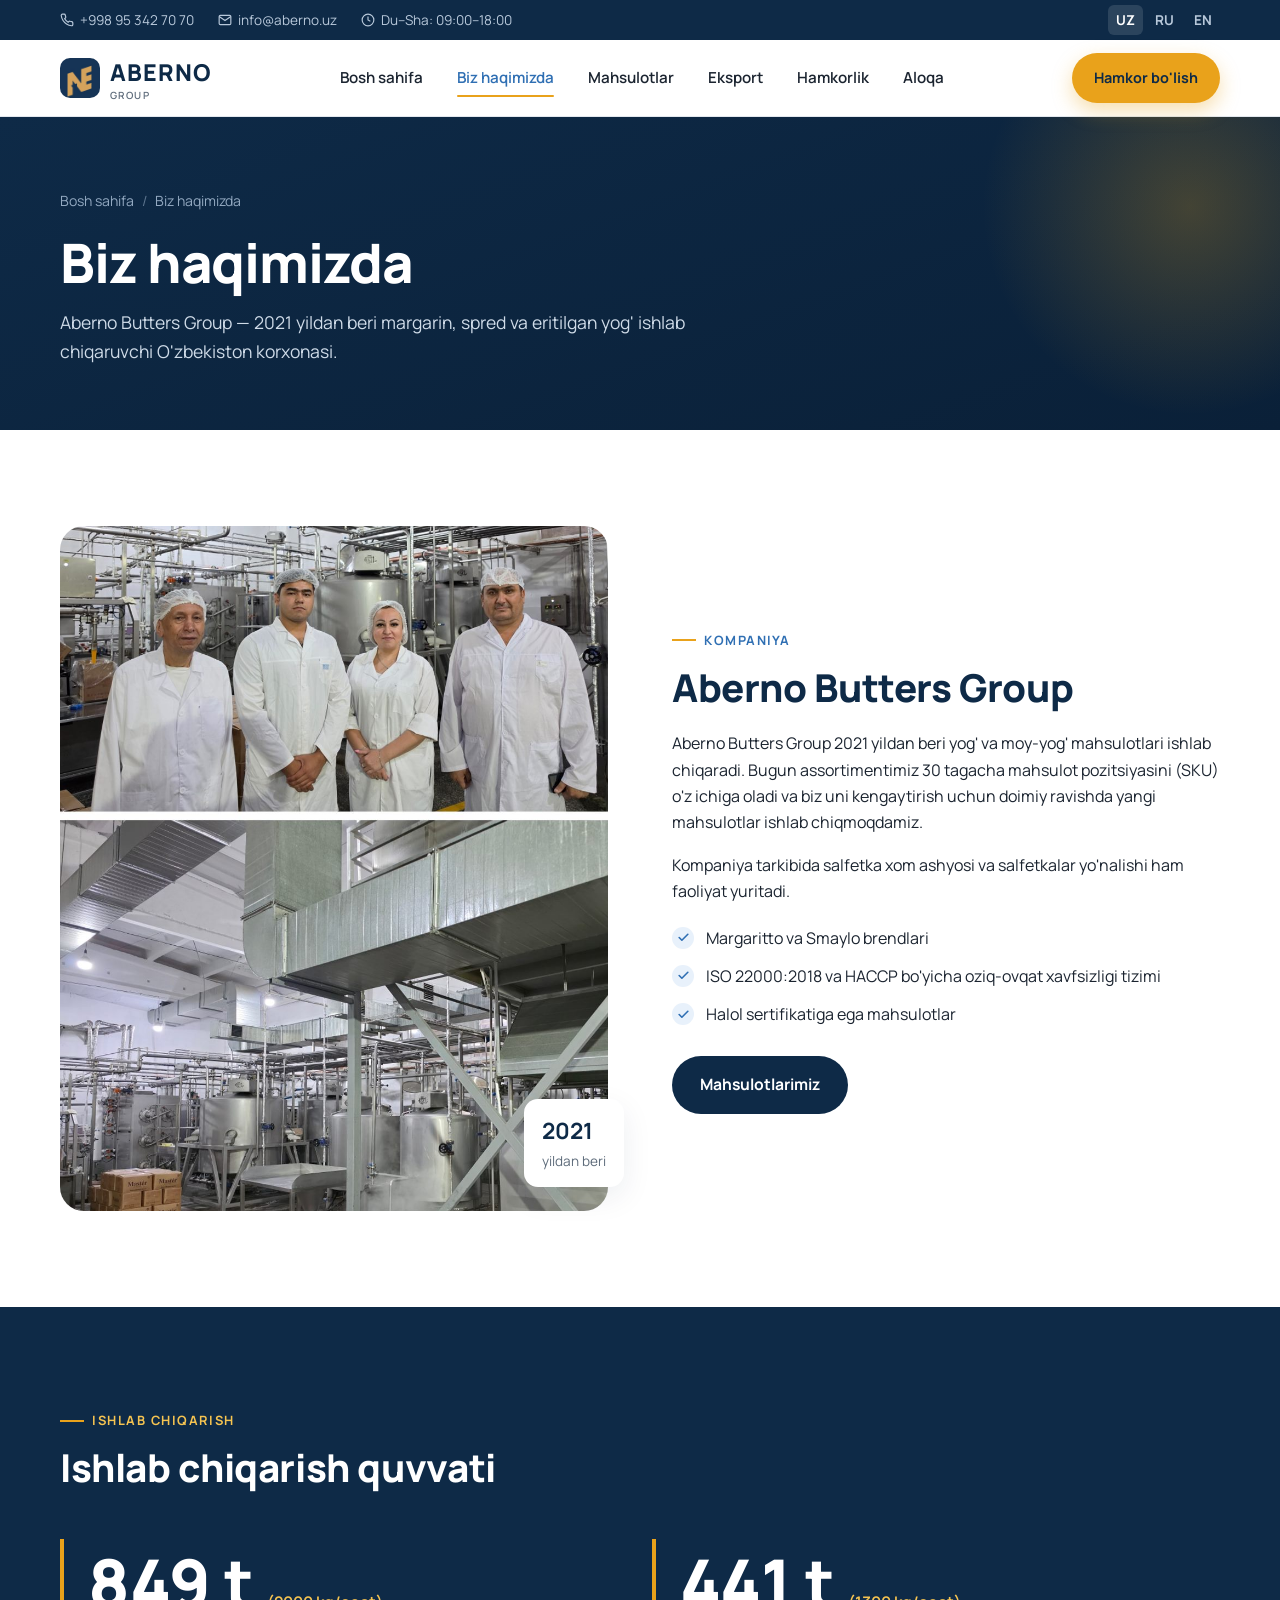
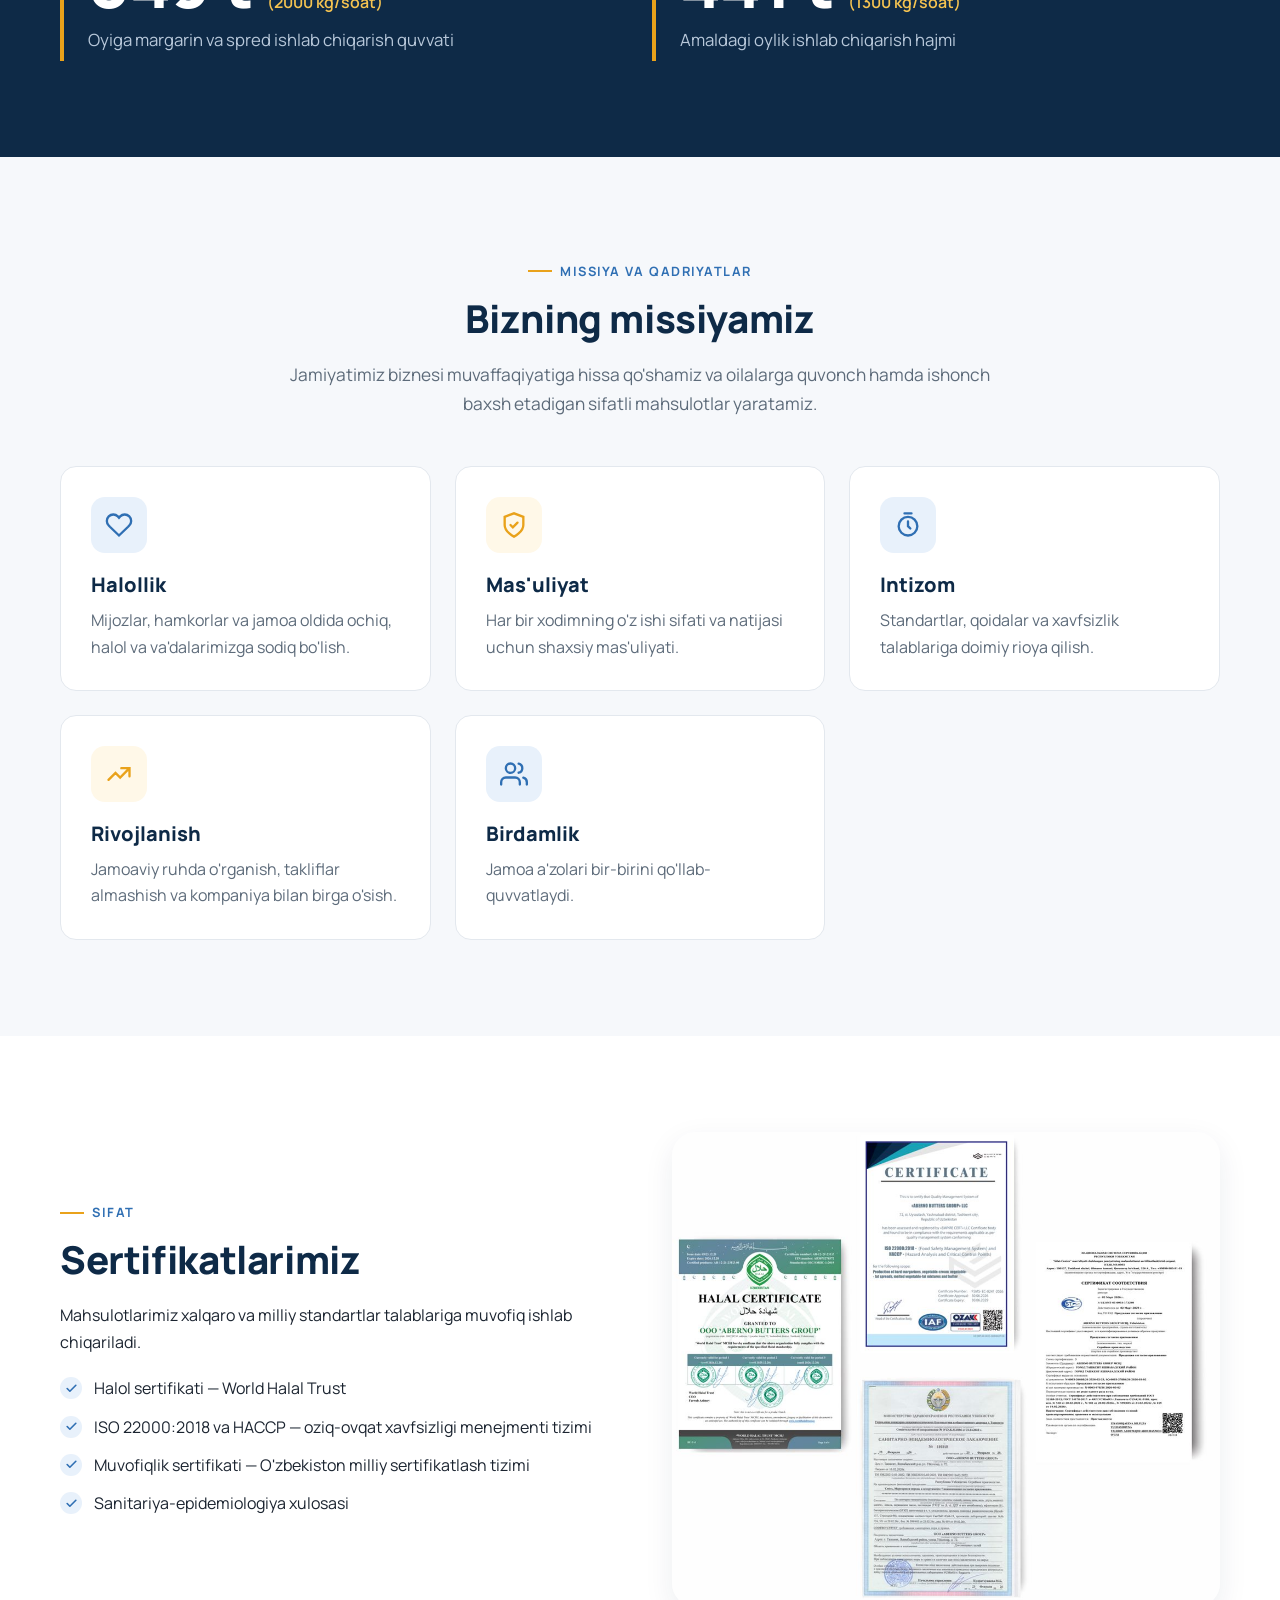
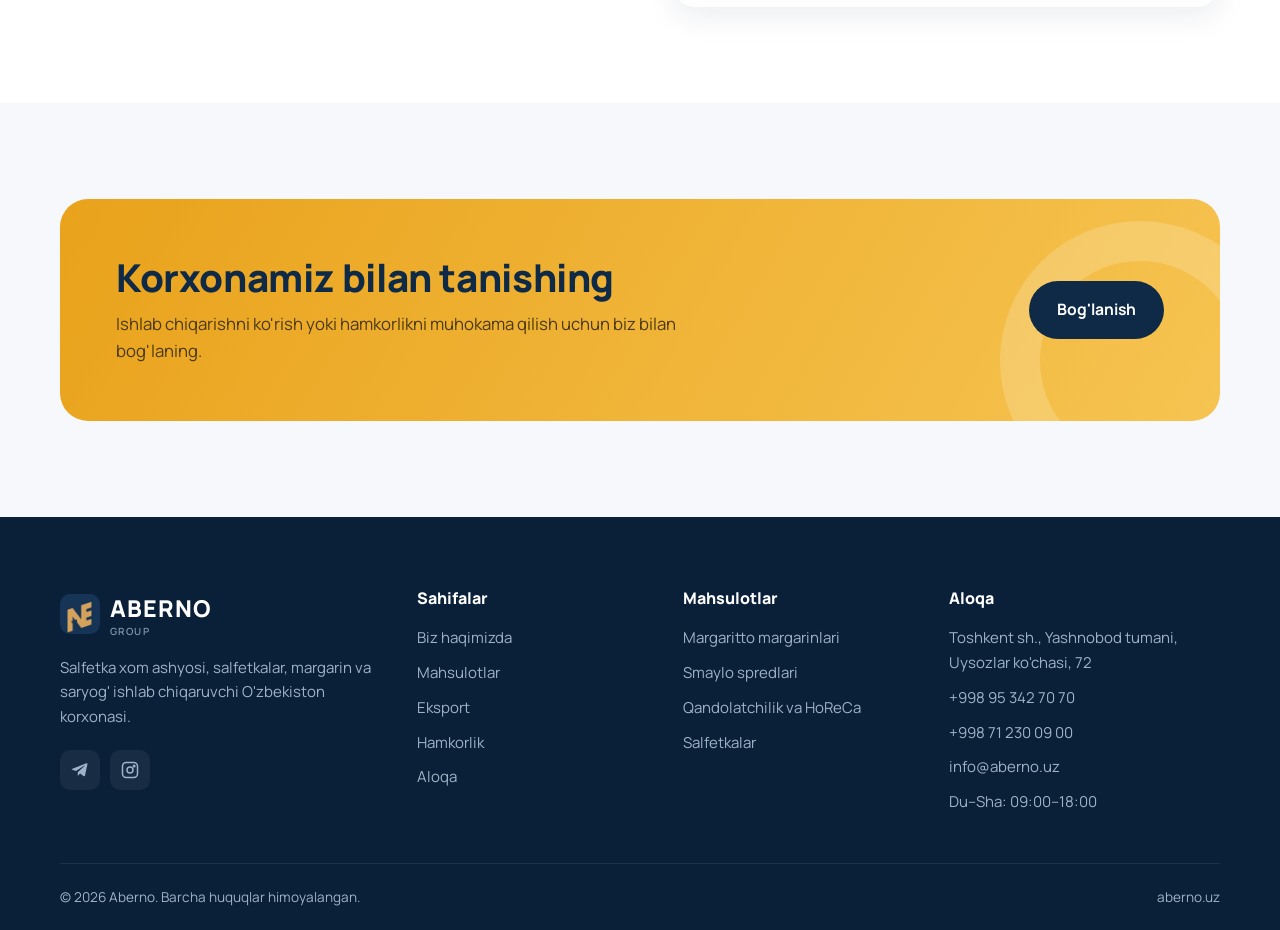
==== commit f25a0168: "Mahsulotlar katalog asosida: 12 ta Margaritto/Smaylo mahsuloti, haqiqiy rasmlar, kontaktlar, quvvat " ====
--- a/about.html
+++ b/about.html
@@ -16,7 +16,7 @@
   <div class="topbar">
     <div class="container">
       <div class="topbar__info">
-        <span><svg viewBox="0 0 24 24" fill="none" stroke="currentColor" stroke-width="2"><path d="M22 16.9v3a2 2 0 0 1-2.2 2 19.8 19.8 0 0 1-8.6-3.1 19.5 19.5 0 0 1-6-6A19.8 19.8 0 0 1 2.1 4.2 2 2 0 0 1 4.1 2h3a2 2 0 0 1 2 1.7c.1.9.4 1.8.7 2.7a2 2 0 0 1-.5 2.1L8 9.8a16 16 0 0 0 6 6l1.3-1.3a2 2 0 0 1 2.1-.4c.9.3 1.8.6 2.7.7a2 2 0 0 1 1.7 2z"/></svg><a href="tel:+998000000000">+998 (00) 000-00-00</a></span>
+        <span><svg viewBox="0 0 24 24" fill="none" stroke="currentColor" stroke-width="2"><path d="M22 16.9v3a2 2 0 0 1-2.2 2 19.8 19.8 0 0 1-8.6-3.1 19.5 19.5 0 0 1-6-6A19.8 19.8 0 0 1 2.1 4.2 2 2 0 0 1 4.1 2h3a2 2 0 0 1 2 1.7c.1.9.4 1.8.7 2.7a2 2 0 0 1-.5 2.1L8 9.8a16 16 0 0 0 6 6l1.3-1.3a2 2 0 0 1 2.1-.4c.9.3 1.8.6 2.7.7a2 2 0 0 1 1.7 2z"/></svg><a href="tel:+998953427070">+998 95 342 70 70</a></span>
         <span><svg viewBox="0 0 24 24" fill="none" stroke="currentColor" stroke-width="2"><rect x="2" y="4" width="20" height="16" rx="2"/><path d="m22 6-10 7L2 6"/></svg><a href="mailto:info@aberno.uz">info@aberno.uz</a></span>
         <span><svg viewBox="0 0 24 24" fill="none" stroke="currentColor" stroke-width="2"><circle cx="12" cy="12" r="10"/><path d="M12 6v6l4 2"/></svg>Du–Sha: 09:00–18:00</span>
       </div>
@@ -26,7 +26,7 @@
 
   <header class="header">
     <div class="container">
-      <a href="index.html" class="logo"><img src="img/logo.svg" class="logo__mark" alt=""><span>ABERNO<small>ISHLAB CHIQARISH</small></span></a>
+      <a href="index.html" class="logo"><img src="img/products/logo-mark.jpg" class="logo__mark" alt="Aberno Group"><span>ABERNO<small>GROUP</small></span></a>
       <nav class="nav" aria-label="Asosiy menyu">
         <a href="index.html">Bosh sahifa</a>
         <a href="about.html">Biz haqimizda</a>
@@ -45,28 +45,48 @@
       <div class="container">
         <nav class="breadcrumb"><a href="index.html">Bosh sahifa</a><span>Biz haqimizda</span></nav>
         <h1>Biz haqimizda</h1>
-        <p>Aberno — gigiyena va oziq-ovqat mahsulotlarini ishlab chiqaruvchi, O'zbekiston bozori va eksportga ishlaydigan korxona.</p>
+        <p>Aberno Butters Group — 2021 yildan beri margarin, spred va eritilgan yog' ishlab chiqaruvchi O'zbekiston korxonasi.</p>
       </div>
     </section>
 
     <!-- Kompaniya -->
     <section class="section">
       <div class="container split">
-        <div class="split__media reveal">
-          <img src="img/roll.svg" alt="Salfetka xom ashyosi — jumbo rulon">
-          <div class="badge-float badge-float--br"><b>2 ta</b>ishlab chiqarish yo'nalishi</div>
+        <div class="split__media split__media--photo reveal">
+          <img src="img/products/factory.jpg" alt="Aberno ishlab chiqarish sexi" loading="lazy">
+          <div class="badge-float badge-float--br"><b>2021</b>yildan beri</div>
         </div>
         <div class="reveal">
           <span class="eyebrow">Kompaniya</span>
-          <h2>Xom ashyodan tayyor mahsulotgacha</h2>
-          <p>Aberno korxonasi ikki yo'nalishda ishlab chiqarish faoliyatini yuritadi: <b>tissue qog'oz (salfetka xom ashyosi) va salfetkalar</b> hamda <b>margarin va saryog'</b>.</p>
-          <p>Biz xom ashyoni o'zimiz ishlab chiqaramiz, shu sababli tayyor mahsulot sifati va narxini to'liq nazorat qilamiz. Salfetka xom ashyosi boshqa ishlab chiqaruvchilarga ham sotiladi va eksport qilinadi.</p>
+          <h2>Aberno Butters Group</h2>
+          <p>Aberno Butters Group 2021 yildan beri yog' va moy-yog' mahsulotlari ishlab chiqaradi. Bugun assortimentimiz 30 tagacha mahsulot pozitsiyasini (SKU) o'z ichiga oladi va biz uni kengaytirish uchun doimiy ravishda yangi mahsulotlar ishlab chiqmoqdamiz.</p>
+          <p>Kompaniya tarkibida salfetka xom ashyosi va salfetkalar yo'nalishi ham faoliyat yuritadi.</p>
           <ul class="checklist">
-            <li>Zamonaviy uskunalar va avtomatlashtirilgan liniyalar</li>
-            <li>Har bir partiya bo'yicha laboratoriya nazorati</li>
-            <li>O'z omborxonalari va logistika tizimi</li>
+            <li>Margaritto va Smaylo brendlari</li>
+            <li>ISO 22000:2018 va HACCP bo'yicha oziq-ovqat xavfsizligi tizimi</li>
+            <li>Halol sertifikatiga ega mahsulotlar</li>
           </ul>
           <a href="products.html" class="btn btn--dark">Mahsulotlarimiz</a>
+        </div>
+      </div>
+    </section>
+
+    <!-- Quvvat -->
+    <section class="section section--navy">
+      <div class="container">
+        <div class="section-head">
+          <span class="eyebrow">Ishlab chiqarish</span>
+          <h2>Ishlab chiqarish quvvati</h2>
+        </div>
+        <div class="capacity">
+          <div class="capacity__item reveal">
+            <div class="capacity__num"><span data-count="1000">0</span> t <small>(2000 kg/soat)</small></div>
+            <p>Oyiga margarin va spred ishlab chiqarish quvvati</p>
+          </div>
+          <div class="capacity__item reveal">
+            <div class="capacity__num"><span data-count="520">0</span> t <small>(1300 kg/soat)</small></div>
+            <p>Amaldagi oylik ishlab chiqarish hajmi</p>
+          </div>
         </div>
       </div>
     </section>
@@ -75,83 +95,61 @@
     <section class="section section--soft">
       <div class="container">
         <div class="section-head section-head--center">
-          <span class="eyebrow">Qadriyatlarimiz</span>
-          <h2>Bizni nima harakatlantiradi</h2>
+          <span class="eyebrow">Missiya va qadriyatlar</span>
+          <h2>Bizning missiyamiz</h2>
+          <p>Jamiyatimiz biznesi muvaffaqiyatiga hissa qo'shamiz va oilalarga quvonch hamda ishonch baxsh etadigan sifatli mahsulotlar yaratamiz.</p>
         </div>
         <div class="grid grid--3">
           <div class="card reveal">
-            <div class="card__icon"><svg viewBox="0 0 24 24" fill="none" stroke="currentColor" stroke-width="2" stroke-linecap="round"><circle cx="12" cy="12" r="10"/><circle cx="12" cy="12" r="6"/><circle cx="12" cy="12" r="2"/></svg></div>
-            <h3>Missiya</h3>
-            <p>Har bir oila va biznesni sifatli, xavfsiz va hamyonbop mahsulotlar bilan ta'minlash.</p>
-          </div>
-          <div class="card reveal">
-            <div class="card__icon card__icon--gold"><svg viewBox="0 0 24 24" fill="none" stroke="currentColor" stroke-width="2" stroke-linecap="round"><path d="M1 12s4-8 11-8 11 8 11 8-4 8-11 8-11-8-11-8z"/><circle cx="12" cy="12" r="3"/></svg></div>
-            <h3>Vizyon</h3>
-            <p>O'zbekistonda va Markaziy Osiyoda gigiyena hamda yog' mahsulotlari bo'yicha yetakchi brendga aylanish.</p>
-          </div>
-          <div class="card reveal">
             <div class="card__icon"><svg viewBox="0 0 24 24" fill="none" stroke="currentColor" stroke-width="2" stroke-linecap="round"><path d="M20.8 4.6a5.5 5.5 0 0 0-7.8 0L12 5.7l-1-1.1a5.5 5.5 0 0 0-7.8 7.8l1 1.1L12 21l7.8-7.5 1-1.1a5.5 5.5 0 0 0 0-7.8z"/></svg></div>
-            <h3>Hamkorlik</h3>
-            <p>Dilerlar va mijozlar bilan uzoq muddatli, ochiq va halol munosabatlar.</p>
-          </div>
-        </div>
-      </div>
-    </section>
-
-    <!-- Ishlab chiqarish -->
+            <h3>Halollik</h3>
+            <p>Mijozlar, hamkorlar va jamoa oldida ochiq, halol va va'dalarimizga sodiq bo'lish.</p>
+          </div>
+          <div class="card reveal">
+            <div class="card__icon card__icon--gold"><svg viewBox="0 0 24 24" fill="none" stroke="currentColor" stroke-width="2" stroke-linecap="round"><path d="M12 22s8-4 8-10V5l-8-3-8 3v7c0 6 8 10 8 10z"/><path d="m9 12 2 2 4-4"/></svg></div>
+            <h3>Mas'uliyat</h3>
+            <p>Har bir xodimning o'z ishi sifati va natijasi uchun shaxsiy mas'uliyati.</p>
+          </div>
+          <div class="card reveal">
+            <div class="card__icon"><svg viewBox="0 0 24 24" fill="none" stroke="currentColor" stroke-width="2" stroke-linecap="round"><circle cx="12" cy="13" r="8"/><path d="M12 9v4l2 2M9 2h6"/></svg></div>
+            <h3>Intizom</h3>
+            <p>Standartlar, qoidalar va xavfsizlik talablariga doimiy rioya qilish.</p>
+          </div>
+          <div class="card reveal">
+            <div class="card__icon card__icon--gold"><svg viewBox="0 0 24 24" fill="none" stroke="currentColor" stroke-width="2" stroke-linecap="round"><path d="M3 17l6-6 4 4 8-8M14 7h7v7"/></svg></div>
+            <h3>Rivojlanish</h3>
+            <p>Jamoaviy ruhda o'rganish, takliflar almashish va kompaniya bilan birga o'sish.</p>
+          </div>
+          <div class="card reveal">
+            <div class="card__icon"><svg viewBox="0 0 24 24" fill="none" stroke="currentColor" stroke-width="2" stroke-linecap="round"><path d="M17 21v-2a4 4 0 0 0-4-4H5a4 4 0 0 0-4 4v2"/><circle cx="9" cy="7" r="4"/><path d="M23 21v-2a4 4 0 0 0-3-3.9M16 3.1a4 4 0 0 1 0 7.8"/></svg></div>
+            <h3>Birdamlik</h3>
+            <p>Jamoa a'zolari bir-birini qo'llab-quvvatlaydi.</p>
+          </div>
+        </div>
+      </div>
+    </section>
+
+    <!-- Sertifikatlar -->
     <section class="section">
       <div class="container split split--reverse">
-        <div class="split__media split__media--gold reveal">
-          <img src="img/margarine.svg" alt="Aberno margarini">
-          <div class="badge-float badge-float--tl"><b>100%</b>laboratoriya nazorati</div>
+        <div class="split__media split__media--photo split__media--contain reveal">
+          <img src="img/products/certificates.jpg" alt="Aberno sertifikatlari" loading="lazy">
         </div>
         <div class="reveal">
-          <span class="eyebrow">Ishlab chiqarish</span>
-          <h2>Sifat — har bir bosqichda</h2>
-          <p>Yog' mahsulotlari sexida xom ashyo qabul qilishdan tortib qadoqlashgacha bo'lgan jarayon sanitariya me'yorlari asosida tashkil etilgan. Tissue qog'oz liniyasida esa qog'ozning zichligi, qatlamlar soni va mustahkamligi doimiy o'lchab boriladi.</p>
+          <span class="eyebrow">Sifat</span>
+          <h2>Sertifikatlarimiz</h2>
+          <p>Mahsulotlarimiz xalqaro va milliy standartlar talablariga muvofiq ishlab chiqariladi.</p>
           <ul class="checklist">
-            <li>Kiruvchi xom ashyo nazorati</li>
-            <li>Ishlab chiqarish jarayonidagi nazorat</li>
-            <li>Tayyor mahsulot sertifikatlanishi</li>
-          </ul>
-        </div>
-      </div>
-    </section>
-
-    <!-- Tarix -->
+            <li>Halol sertifikati — World Halal Trust</li>
+            <li>ISO 22000:2018 va HACCP — oziq-ovqat xavfsizligi menejmenti tizimi</li>
+            <li>Muvofiqlik sertifikati — O'zbekiston milliy sertifikatlash tizimi</li>
+            <li>Sanitariya-epidemiologiya xulosasi</li>
+          </ul>
+        </div>
+      </div>
+    </section>
+
     <section class="section section--soft">
-      <div class="container split">
-        <div class="reveal">
-          <span class="eyebrow">Rivojlanish yo'li</span>
-          <h2>Bizning tariximiz</h2>
-          <p>Korxona bosqichma-bosqich o'sib, bugun ichki bozor va eksportga ishlaydigan ishlab chiqaruvchiga aylandi.</p>
-        </div>
-        <div class="timeline reveal">
-          <div class="timeline__item">
-            <div class="timeline__year">1-BOSQICH</div>
-            <h4>Korxona tashkil etildi</h4>
-            <p>Salfetka ishlab chiqarish liniyasi ishga tushirildi.</p>
-          </div>
-          <div class="timeline__item">
-            <div class="timeline__year">2-BOSQICH</div>
-            <h4>Xom ashyo ishlab chiqarish</h4>
-            <p>Tissue qog'oz (jumbo rulon) ishlab chiqarish yo'lga qo'yildi.</p>
-          </div>
-          <div class="timeline__item">
-            <div class="timeline__year">3-BOSQICH</div>
-            <h4>Yog' mahsulotlari sexi</h4>
-            <p>Margarin va saryog' ishlab chiqarish boshlandi.</p>
-          </div>
-          <div class="timeline__item">
-            <div class="timeline__year">BUGUN</div>
-            <h4>Eksport va keng tarmoq</h4>
-            <p>Viloyatlarda dilerlik tarmog'i, Toshkentda o'z distribyutsiyasi va xorijga eksport.</p>
-          </div>
-        </div>
-      </div>
-    </section>
-
-    <section class="section">
       <div class="container">
         <div class="cta reveal">
           <div>
@@ -170,12 +168,11 @@
     <div class="container">
       <div class="footer__grid">
         <div>
-          <a href="index.html" class="logo"><img src="img/logo.svg" class="logo__mark" alt=""><span>ABERNO<small>ISHLAB CHIQARISH</small></span></a>
+          <a href="index.html" class="logo"><img src="img/products/logo-mark.jpg" class="logo__mark" alt="Aberno Group"><span>ABERNO<small>GROUP</small></span></a>
           <p>Salfetka xom ashyosi, salfetkalar, margarin va saryog' ishlab chiqaruvchi O'zbekiston korxonasi.</p>
           <div class="socials">
-            <a href="#" aria-label="Telegram"><svg viewBox="0 0 24 24" fill="currentColor"><path d="M21.9 4.3 18.7 19.4c-.2 1-.9 1.3-1.7.8l-4.8-3.5-2.3 2.2c-.3.3-.5.5-1 .5l.3-4.9 8.9-8c.4-.3-.1-.5-.6-.2L6.5 13.2l-4.7-1.5c-1-.3-1-1 .2-1.5L20.5 3c.9-.3 1.6.2 1.4 1.3z"/></svg></a>
-            <a href="#" aria-label="Instagram"><svg viewBox="0 0 24 24" fill="none" stroke="currentColor" stroke-width="2"><rect x="2" y="2" width="20" height="20" rx="5"/><circle cx="12" cy="12" r="4"/><circle cx="17.5" cy="6.5" r="1" fill="currentColor"/></svg></a>
-            <a href="#" aria-label="Facebook"><svg viewBox="0 0 24 24" fill="currentColor"><path d="M14 8h3V4h-3c-2.8 0-5 2.2-5 5v2H7v4h2v9h4v-9h3l1-4h-4V9c0-.6.4-1 1-1z"/></svg></a>
+            <a href="https://t.me/aberno_uz" target="_blank" rel="noopener" aria-label="Telegram"><svg viewBox="0 0 24 24" fill="currentColor"><path d="M21.9 4.3 18.7 19.4c-.2 1-.9 1.3-1.7.8l-4.8-3.5-2.3 2.2c-.3.3-.5.5-1 .5l.3-4.9 8.9-8c.4-.3-.1-.5-.6-.2L6.5 13.2l-4.7-1.5c-1-.3-1-1 .2-1.5L20.5 3c.9-.3 1.6.2 1.4 1.3z"/></svg></a>
+            <a href="https://www.instagram.com/aberno.uz/" target="_blank" rel="noopener" aria-label="Instagram"><svg viewBox="0 0 24 24" fill="none" stroke="currentColor" stroke-width="2"><rect x="2" y="2" width="20" height="20" rx="5"/><circle cx="12" cy="12" r="4"/><circle cx="17.5" cy="6.5" r="1" fill="currentColor"/></svg></a>
           </div>
         </div>
         <div>
@@ -191,17 +188,18 @@
         <div>
           <h4>Mahsulotlar</h4>
           <ul>
-            <li><a href="products.html#raw">Salfetka xom ashyosi</a></li>
+            <li><a href="products.html#margaritto">Margaritto margarinlari</a></li>
+            <li><a href="products.html#smaylo">Smaylo spredlari</a></li>
+            <li><a href="products.html#horeca">Qandolatchilik va HoReCa</a></li>
             <li><a href="products.html#hygiene">Salfetkalar</a></li>
-            <li><a href="products.html#food">Margarin</a></li>
-            <li><a href="products.html#food">Saryog'</a></li>
           </ul>
         </div>
         <div>
           <h4>Aloqa</h4>
           <ul>
-            <li>O'zbekiston, Toshkent sh.</li>
-            <li><a href="tel:+998000000000">+998 (00) 000-00-00</a></li>
+            <li>Toshkent sh., Yashnobod tumani, Uysozlar ko'chasi, 72</li>
+            <li><a href="tel:+998953427070">+998 95 342 70 70</a></li>
+            <li><a href="tel:+998712300900">+998 71 230 09 00</a></li>
             <li><a href="mailto:info@aberno.uz">info@aberno.uz</a></li>
             <li>Du–Sha: 09:00–18:00</li>
           </ul>
--- a/css/style.css
+++ b/css/style.css
@@ -109,7 +109,7 @@
 .header .container { display: flex; align-items: center; justify-content: space-between; height: var(--header-h); gap: 24px; }
 
 .logo { display: flex; align-items: center; gap: 10px; font-weight: 800; font-size: 1.45rem; color: var(--navy); letter-spacing: .04em; }
-.logo__mark { width: 40px; height: 40px; }
+.logo__mark { width: 40px; height: 40px; border-radius: 10px; object-fit: cover; }
 .logo small { display: block; font-size: .62rem; font-weight: 600; letter-spacing: .14em; color: var(--muted); margin-top: -4px; }
 
 .nav { display: flex; align-items: center; gap: 6px; }
@@ -229,6 +229,11 @@
 .direction:hover .direction__media img { transform: scale(1.05) rotate(-2deg); }
 .direction--hygiene .direction__media { background: linear-gradient(145deg, #e8f1fb, #cfe1f5); }
 .direction--food .direction__media { background: linear-gradient(145deg, #fff8e8, #fde7b4); }
+.direction__media--photo { padding: 0; overflow: hidden; }
+.direction__media--photo img { width: 100%; max-width: none; height: 100%; object-fit: cover; }
+.direction:hover .direction__media--photo img { transform: scale(1.04); }
+.hero__card--photo { padding: 10px 10px 14px; }
+.hero__card--photo img { border-radius: 14px; aspect-ratio: 16 / 10; object-fit: cover; }
 .direction__body { padding: 40px; display: flex; flex-direction: column; justify-content: center; }
 .direction__body p { color: var(--muted); }
 .direction__list { margin: 8px 0 24px; display: grid; gap: 8px; }
@@ -264,6 +269,17 @@
 }
 .split__media--gold { background: linear-gradient(145deg, var(--cream), #fde7b4); }
 .split__media img { width: 75%; max-width: 340px; }
+.split__media--photo { padding: 0; overflow: visible; background: none; }
+.split__media--photo img { width: 100%; max-width: none; border-radius: 24px; aspect-ratio: 4 / 5; object-fit: cover; }
+.split__media--contain img { aspect-ratio: auto; object-fit: contain; background: #fff; box-shadow: var(--shadow); }
+
+.capacity { display: grid; grid-template-columns: 1fr 1fr; gap: 24px; }
+.capacity__item { border-left: 4px solid var(--gold); padding: 8px 0 8px 24px; }
+.capacity__num { font-size: clamp(2.6rem, 6vw, 4.2rem); font-weight: 800; color: #fff; line-height: 1.05; }
+.capacity__num small { font-size: 1rem; font-weight: 600; color: var(--gold-2); }
+.capacity__item p { color: #b8c8da; margin: 8px 0 0; font-size: 1.05rem; }
+@media (max-width: 640px) { .capacity { grid-template-columns: 1fr; } }
+
 .badge-float {
   position: absolute; background: #fff; border-radius: 14px; padding: 14px 18px;
   box-shadow: var(--shadow); font-size: .85rem; color: var(--muted);
@@ -304,7 +320,15 @@
   position: absolute; left: 14px; top: 14px; padding: 5px 12px; border-radius: 999px;
   background: #fff; font-size: .75rem; font-weight: 700; color: var(--navy);
 }
-.product__tag--export { left: auto; right: 14px; background: var(--gold); }
+.product__tag--export, .product__tag--fat { left: auto; right: 14px; background: var(--gold); }
+.product__media--photo { padding: 0; aspect-ratio: 16 / 10; background: #f1ece2; overflow: hidden; }
+.product__media--photo img { width: 100%; height: 100%; max-height: none; object-fit: cover; transition: transform .5s; }
+.product:hover .product__media--photo img { transform: scale(1.04); }
+.product__media--photo .product__tag { z-index: 1; box-shadow: 0 2px 8px rgba(0,0,0,.12); }
+.product__type { font-size: .75rem; font-weight: 700; letter-spacing: .08em; text-transform: uppercase; color: var(--blue); margin-bottom: 6px; }
+.uses__title { font-size: .82rem; font-weight: 700; color: var(--navy); margin: -8px 0 8px !important; }
+.uses { display: flex; flex-wrap: wrap; gap: 6px; margin-bottom: 20px; }
+.uses li { font-size: .78rem; font-weight: 600; padding: 4px 10px; border-radius: 999px; background: var(--cream); color: #7a5608; }
 .product__body { padding: 24px; display: flex; flex-direction: column; flex: 1; }
 .product__body p { color: var(--muted); font-size: .94rem; }
 .specs { display: grid; gap: 6px; margin: 4px 0 20px; font-size: .88rem; }
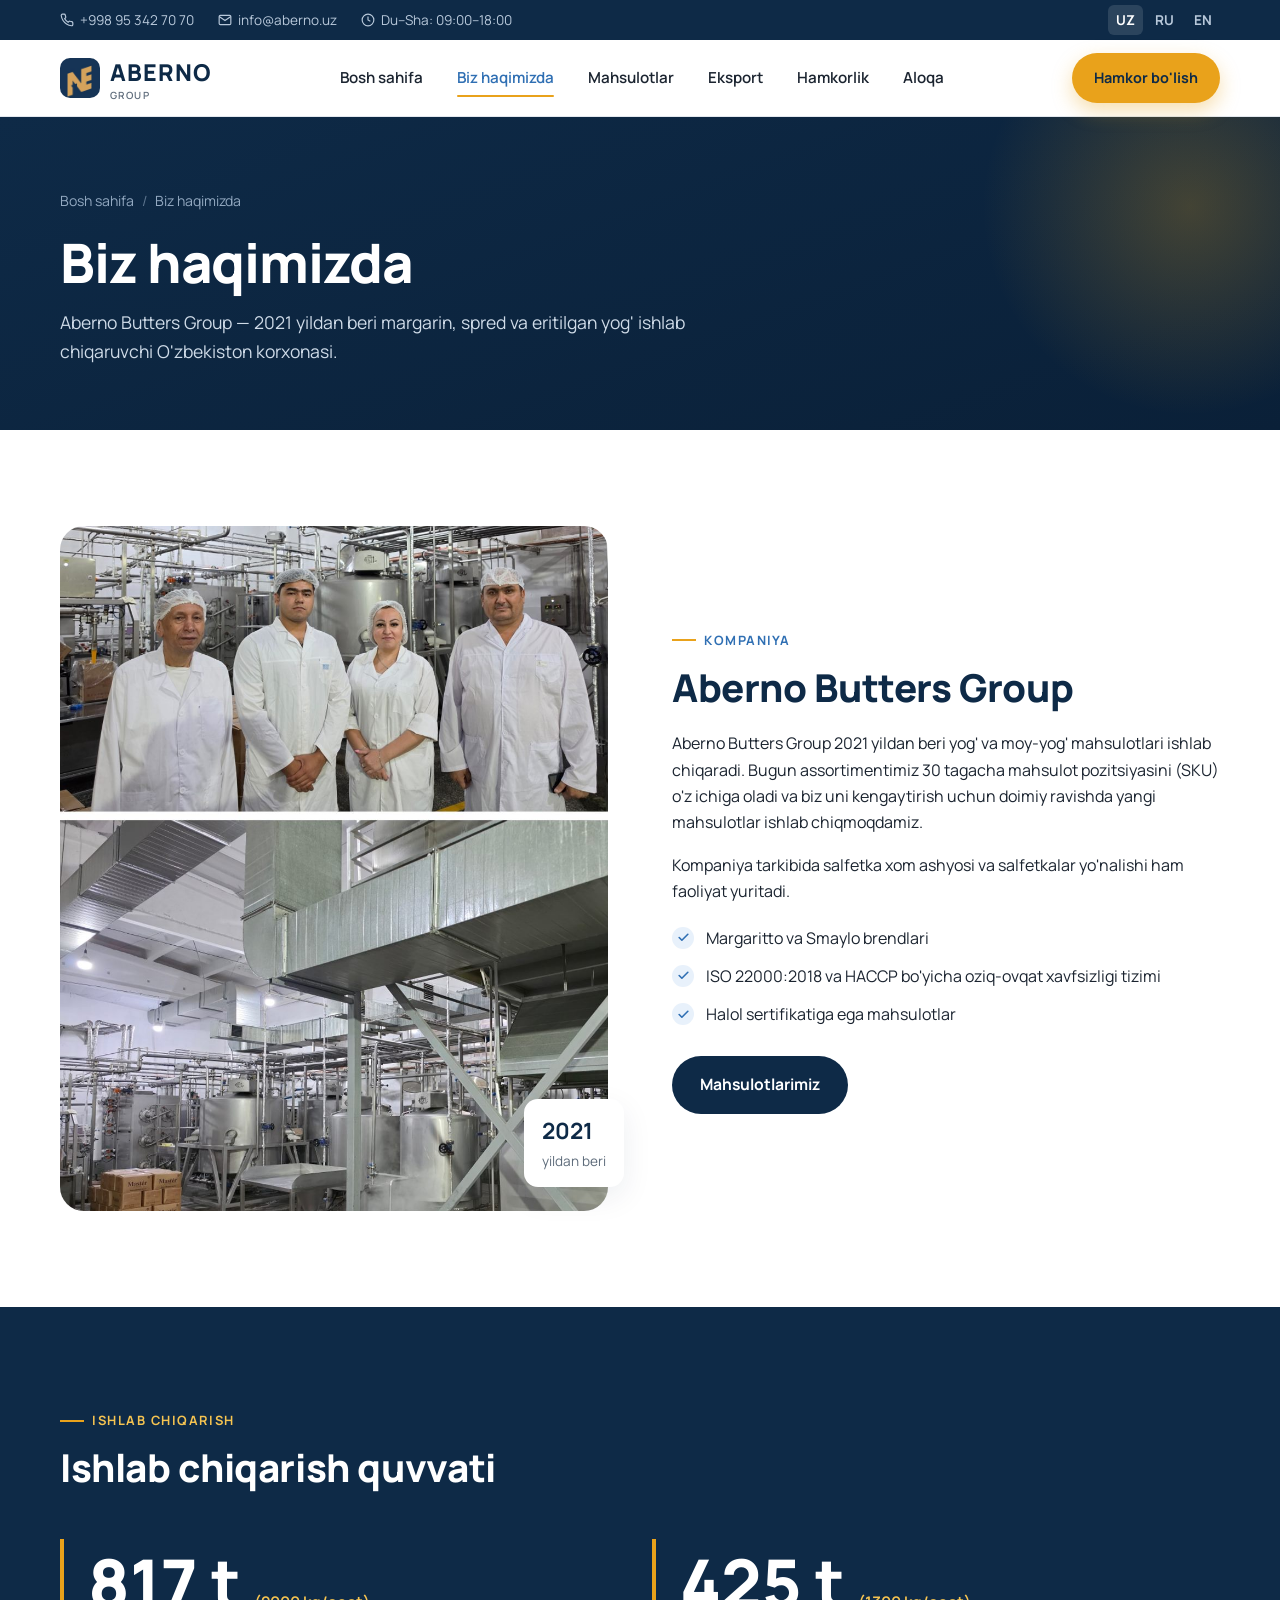
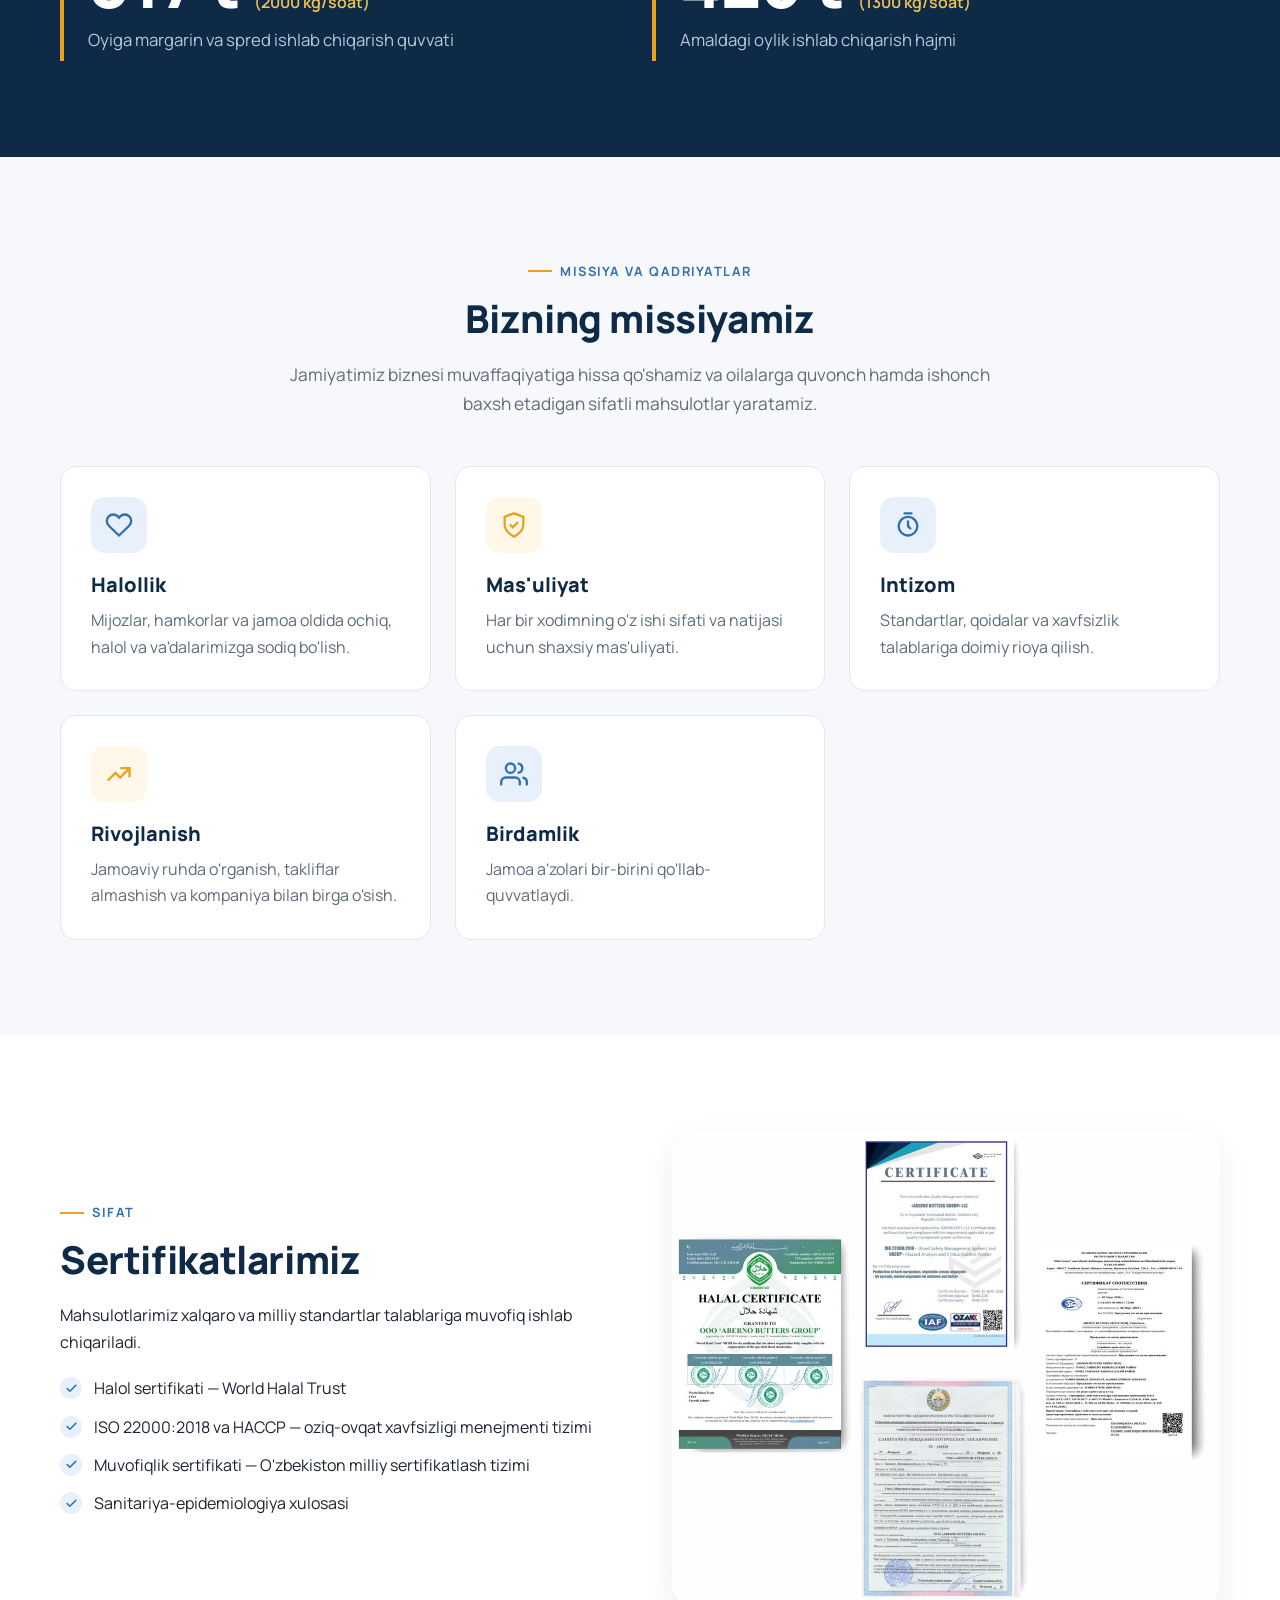
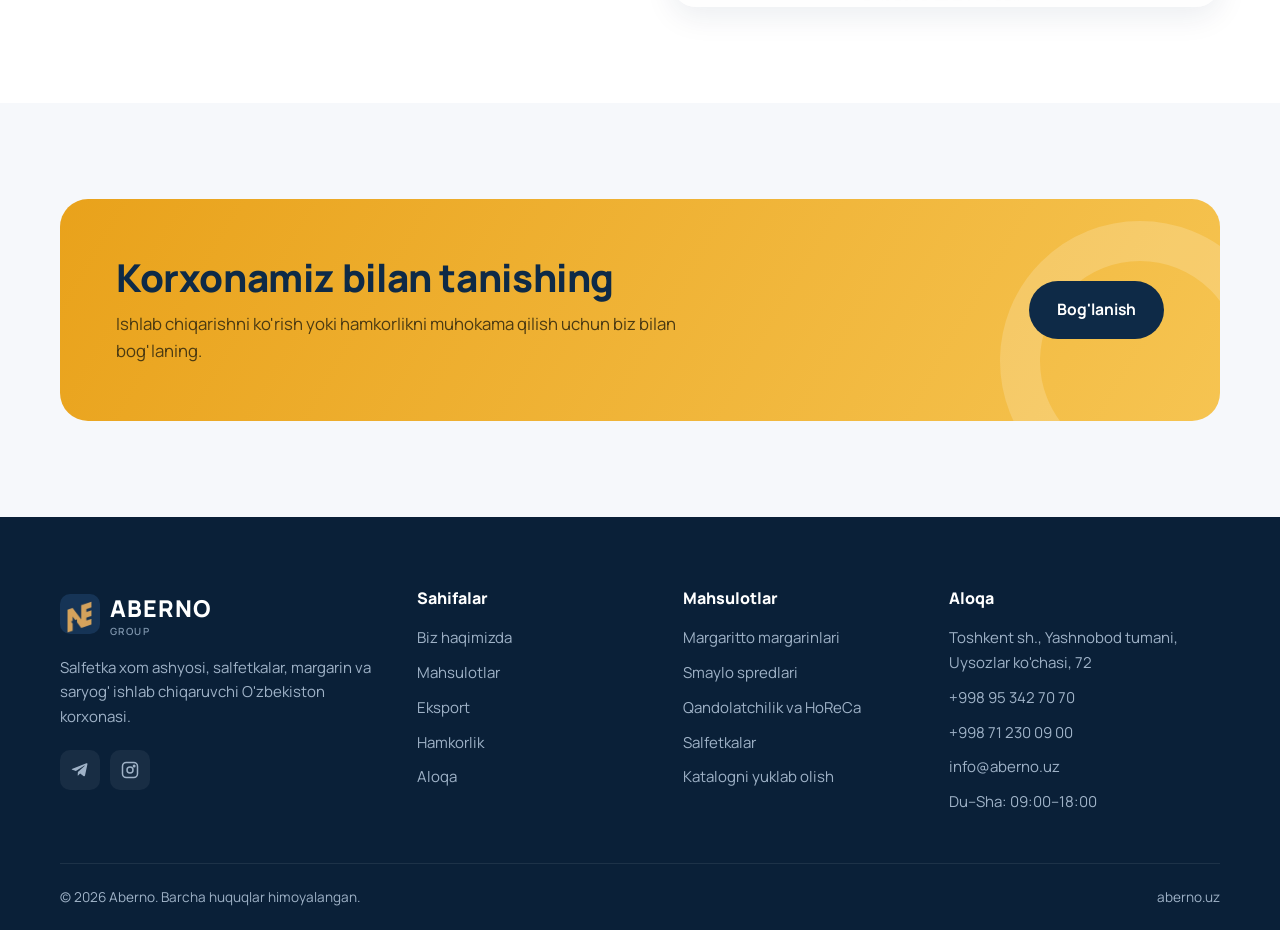
==== commit 00bc7f3e: "Katalogni yuklab olish tugmasi: siqilgan PDF (5 MB), mahsulotlar, bosh sahifa va footer'da" ====
--- a/about.html
+++ b/about.html
@@ -192,6 +192,7 @@
             <li><a href="products.html#smaylo">Smaylo spredlari</a></li>
             <li><a href="products.html#horeca">Qandolatchilik va HoReCa</a></li>
             <li><a href="products.html#hygiene">Salfetkalar</a></li>
+            <li><a href="files/aberno-katalog.pdf" download>Katalogni yuklab olish</a></li>
           </ul>
         </div>
         <div>
--- a/css/style.css
+++ b/css/style.css
@@ -84,6 +84,11 @@
 .btn--outline { border-color: var(--navy); color: var(--navy); }
 .btn--outline:hover { background: var(--navy); color: #fff; }
 .btn svg { width: 18px; height: 18px; }
+.btn--sm { padding: 10px 18px; font-size: .88rem; }
+
+.download { display: flex; align-items: center; gap: 12px 20px; flex-wrap: wrap; margin-top: 24px; }
+.download__note { font-size: .85rem; color: #93a9c1; }
+.direction__body .download { margin-top: 0; }
 
 /* ---------- Header ---------- */
 .topbar { background: var(--navy); color: #b8c8da; font-size: .85rem; }
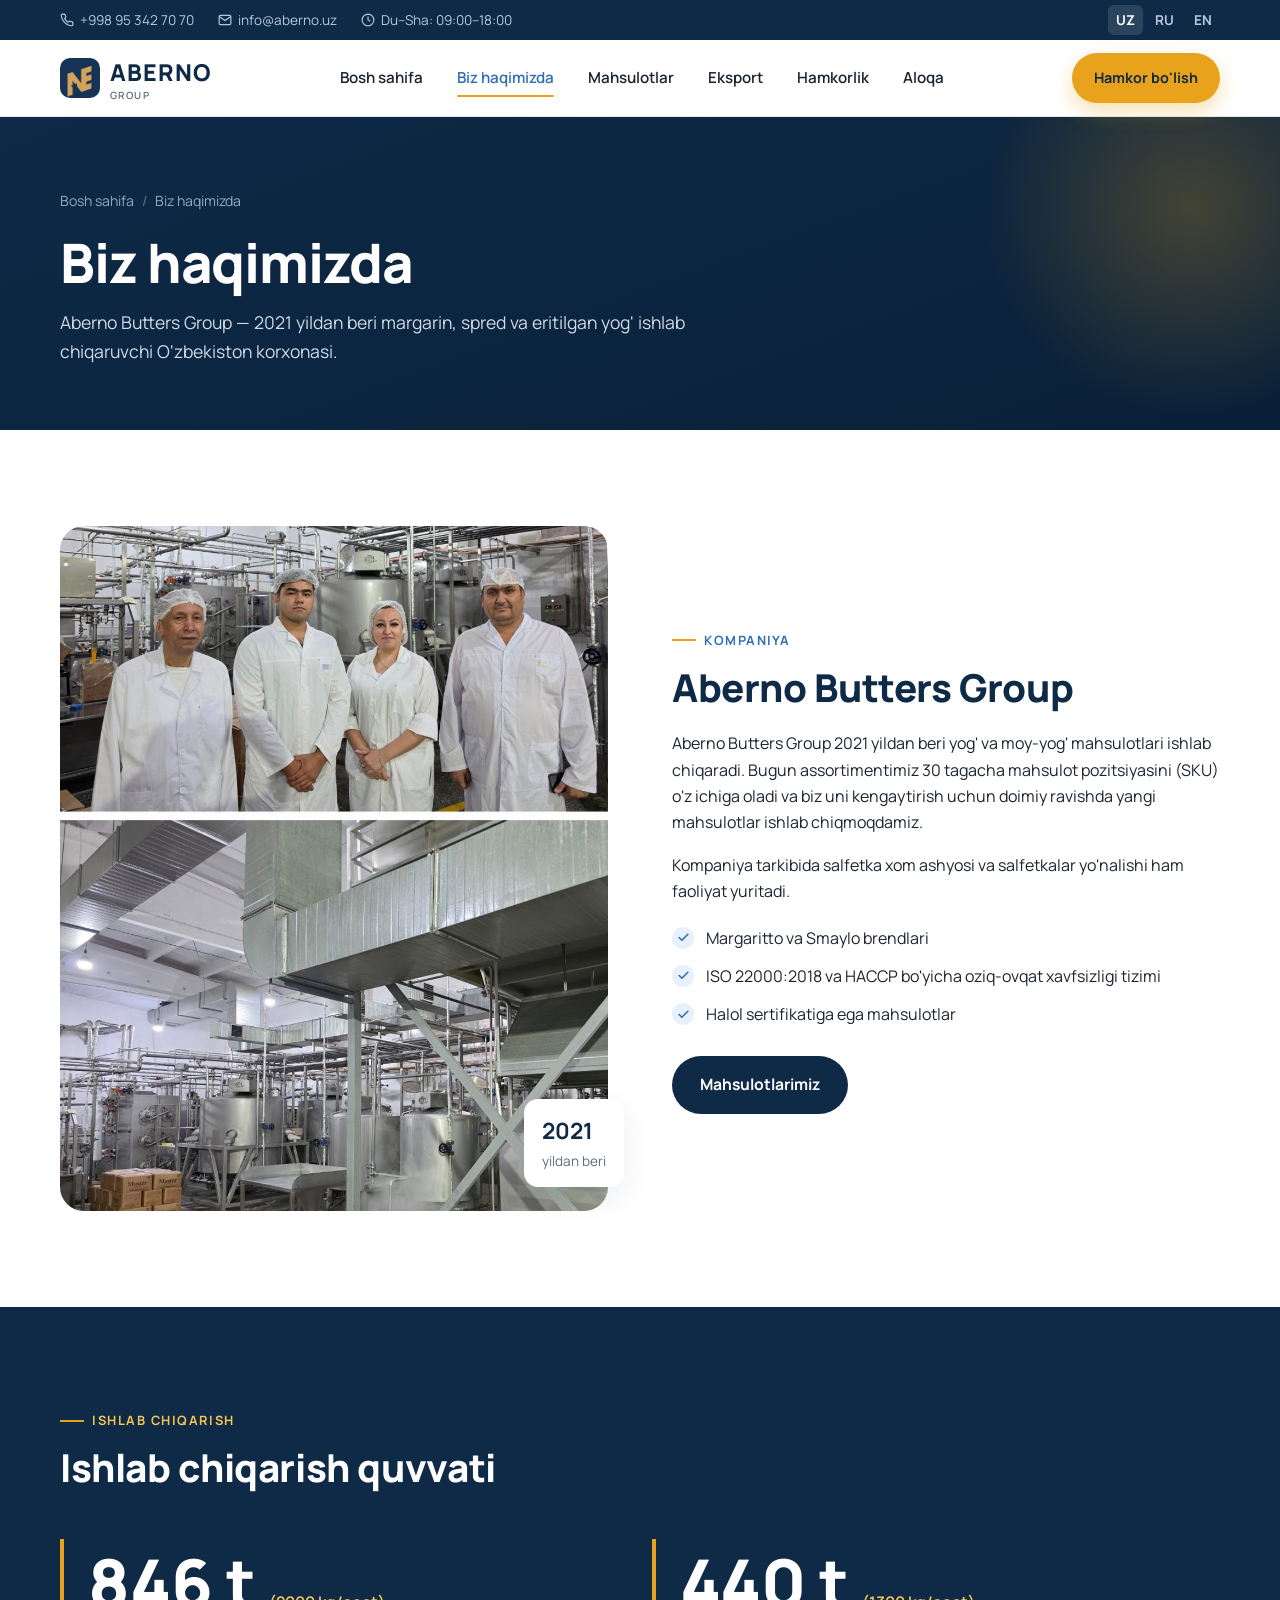
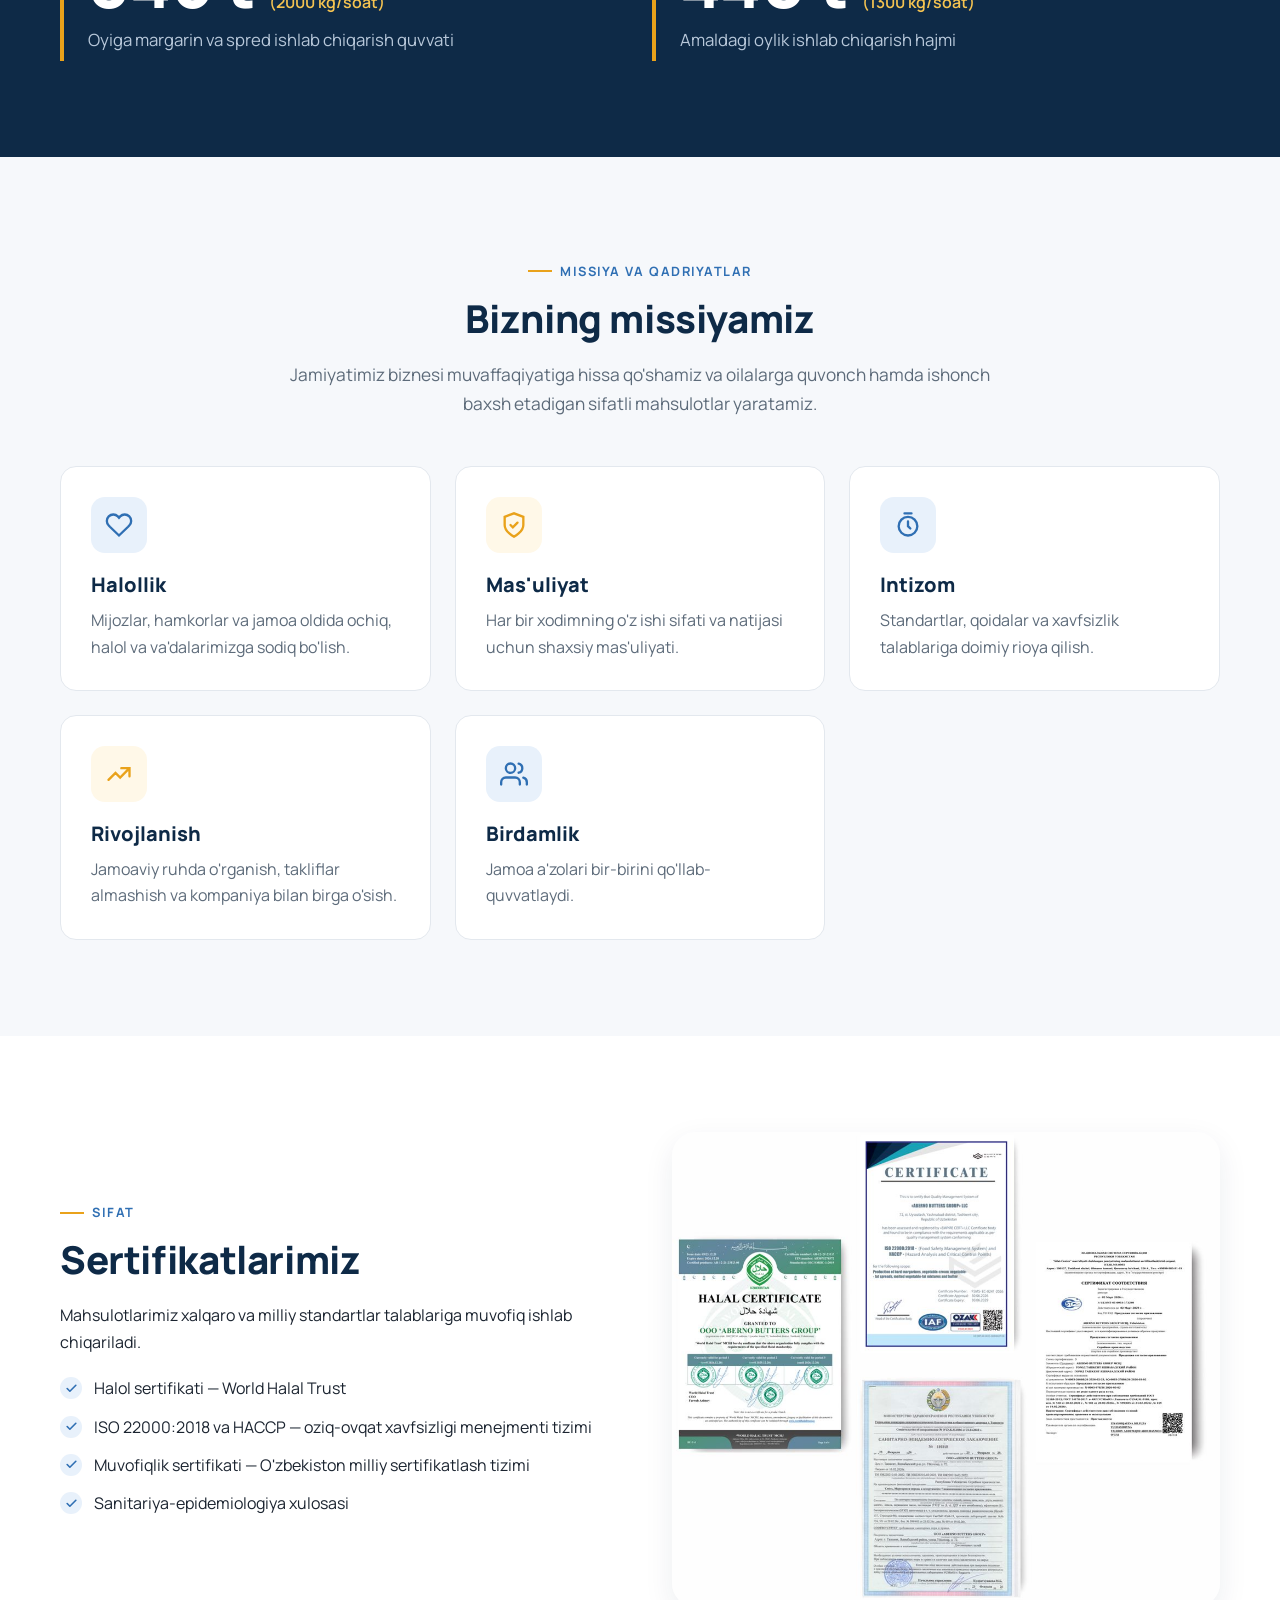
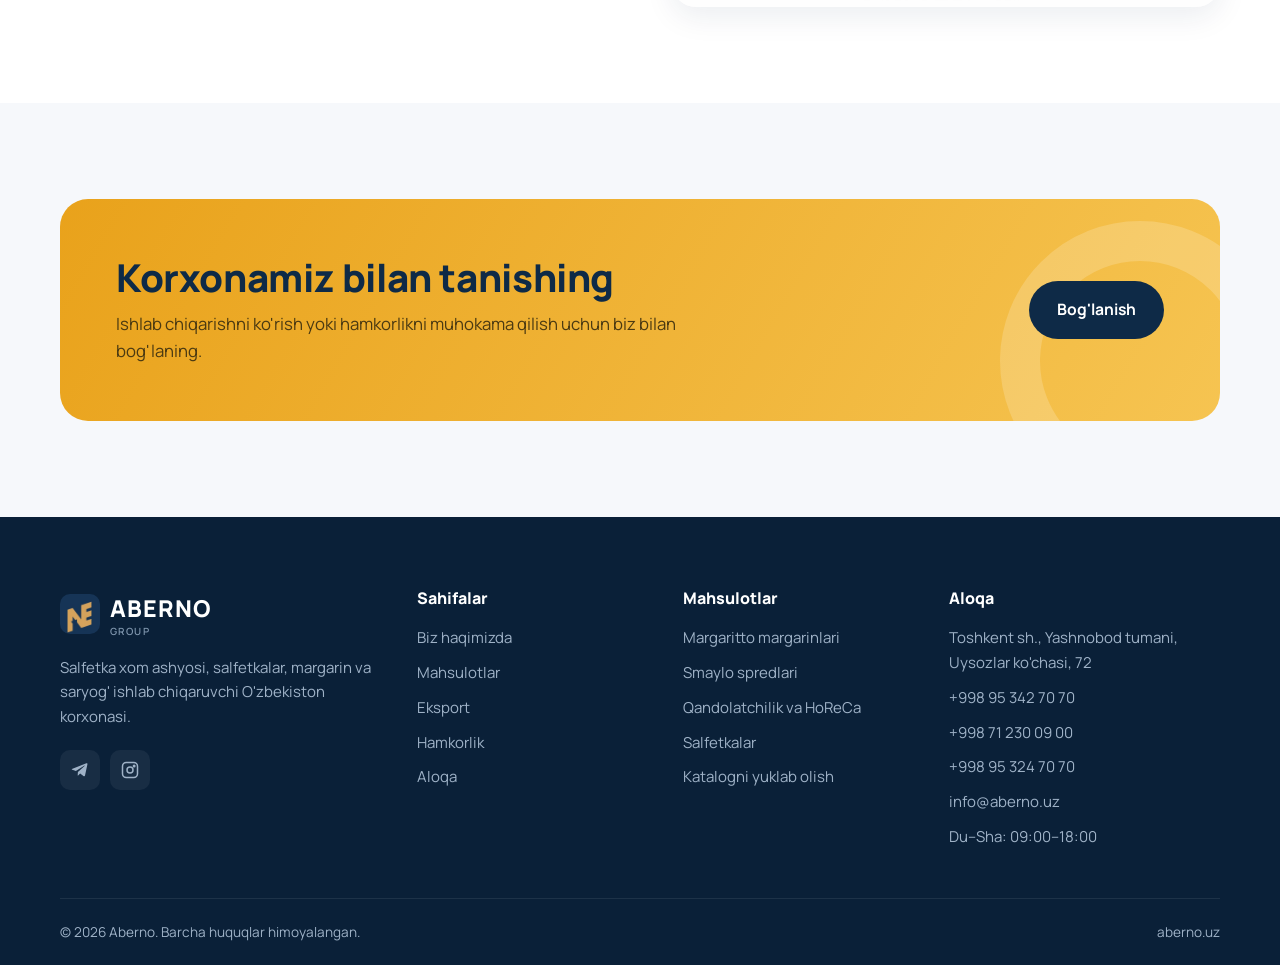
==== commit 88dd1f4f: "Gigiyena mahsulotlari katalogdan: 38 ta Bulut va PanDoozy mahsuloti, alohida filtrlar, umumiy katalo" ====
--- a/about.html
+++ b/about.html
@@ -192,7 +192,7 @@
             <li><a href="products.html#smaylo">Smaylo spredlari</a></li>
             <li><a href="products.html#horeca">Qandolatchilik va HoReCa</a></li>
             <li><a href="products.html#hygiene">Salfetkalar</a></li>
-            <li><a href="files/aberno-katalog.pdf" download>Katalogni yuklab olish</a></li>
+            <li><a href="files/aberno-katalog-umumiy.pdf" download>Katalogni yuklab olish</a></li>
           </ul>
         </div>
         <div>
@@ -201,6 +201,7 @@
             <li>Toshkent sh., Yashnobod tumani, Uysozlar ko'chasi, 72</li>
             <li><a href="tel:+998953427070">+998 95 342 70 70</a></li>
             <li><a href="tel:+998712300900">+998 71 230 09 00</a></li>
+            <li><a href="tel:+998953247070">+998 95 324 70 70</a></li>
             <li><a href="mailto:info@aberno.uz">info@aberno.uz</a></li>
             <li>Du–Sha: 09:00–18:00</li>
           </ul>
--- a/css/style.css
+++ b/css/style.css
@@ -331,6 +331,26 @@
 .product:hover .product__media--photo img { transform: scale(1.04); }
 .product__media--photo .product__tag { z-index: 1; box-shadow: 0 2px 8px rgba(0,0,0,.12); }
 .product__type { font-size: .75rem; font-weight: 700; letter-spacing: .08em; text-transform: uppercase; color: var(--blue); margin-bottom: 6px; }
+.products--compact { grid-template-columns: repeat(4, 1fr); gap: 20px; }
+.product--compact .product__body { padding: 18px; }
+.product--compact h3 { font-size: 1.02rem; margin-bottom: 10px; }
+.product--compact p { font-size: .88rem; }
+.product--compact .specs { font-size: .83rem; margin-bottom: 16px; }
+.product--compact .btn { padding: 8px 16px; font-size: .84rem; }
+.product__media--hy { padding: 0; aspect-ratio: 4 / 3; background: #6da6d6; overflow: hidden; }
+.product__media--hy img { width: 100%; height: 100%; max-height: none; object-fit: cover; transition: transform .5s; }
+.product:hover .product__media--hy img { transform: scale(1.05); }
+.product__media--hy .product__tag { z-index: 1; }
+.section--soft .product { background: #fff; }
+
+.jump { display: flex; flex-wrap: wrap; gap: 10px; margin-top: 22px; }
+.jump a {
+  padding: 8px 16px; border-radius: 999px; font-size: .88rem; font-weight: 600; color: #e6eef7;
+  background: rgba(255,255,255,.08); border: 1px solid rgba(255,255,255,.18); transition: background .2s;
+}
+.jump a:hover { background: rgba(255,255,255,.18); }
+#fats, #hygiene { scroll-margin-top: calc(var(--header-h) + 8px); }
+
 .uses__title { font-size: .82rem; font-weight: 700; color: var(--navy); margin: -8px 0 8px !important; }
 .uses { display: flex; flex-wrap: wrap; gap: 6px; margin-bottom: 20px; }
 .uses li { font-size: .78rem; font-weight: 600; padding: 4px 10px; border-radius: 999px; background: var(--cream); color: #7a5608; }
@@ -501,6 +521,7 @@
   .nav a { padding: 10px 10px; font-size: .9rem; }
   .header__cta { display: none; }
   .grid--4, .steps { grid-template-columns: repeat(2, 1fr); }
+  .products--compact { grid-template-columns: repeat(3, 1fr); }
   .step:nth-child(2)::after { display: none; }
   .footer__grid { grid-template-columns: 1fr 1fr; }
 }
@@ -523,7 +544,7 @@
   .hero__visual { max-width: 420px; width: 100%; margin: 0 auto; }
   .split--reverse .split__media { order: 0; }
   .stats { grid-template-columns: repeat(2, 1fr); }
-  .grid--3, .products, .channels { grid-template-columns: repeat(2, 1fr); }
+  .grid--3, .products, .products--compact, .channels { grid-template-columns: repeat(2, 1fr); }
   .direction { grid-template-columns: 1fr; }
   .direction__media { padding: 32px; }
   .direction__media img { max-width: 200px; }
@@ -536,6 +557,10 @@
   .container { padding: 0 16px; }
   .topbar__info span:not(:first-child) { display: none; }
   .stats, .grid--2, .grid--3, .grid--4, .products, .channels, .steps, .form__row { grid-template-columns: 1fr; }
+  .products--compact { grid-template-columns: 1fr 1fr; gap: 12px; }
+  .product--compact .product__body { padding: 12px; }
+  .product--compact .specs li { flex-direction: column; gap: 0; }
+  .product--compact .specs li span:last-child { text-align: left; }
   .step::after { display: none; }
   .footer__grid { grid-template-columns: 1fr; }
   .form { padding: 28px 20px; }
